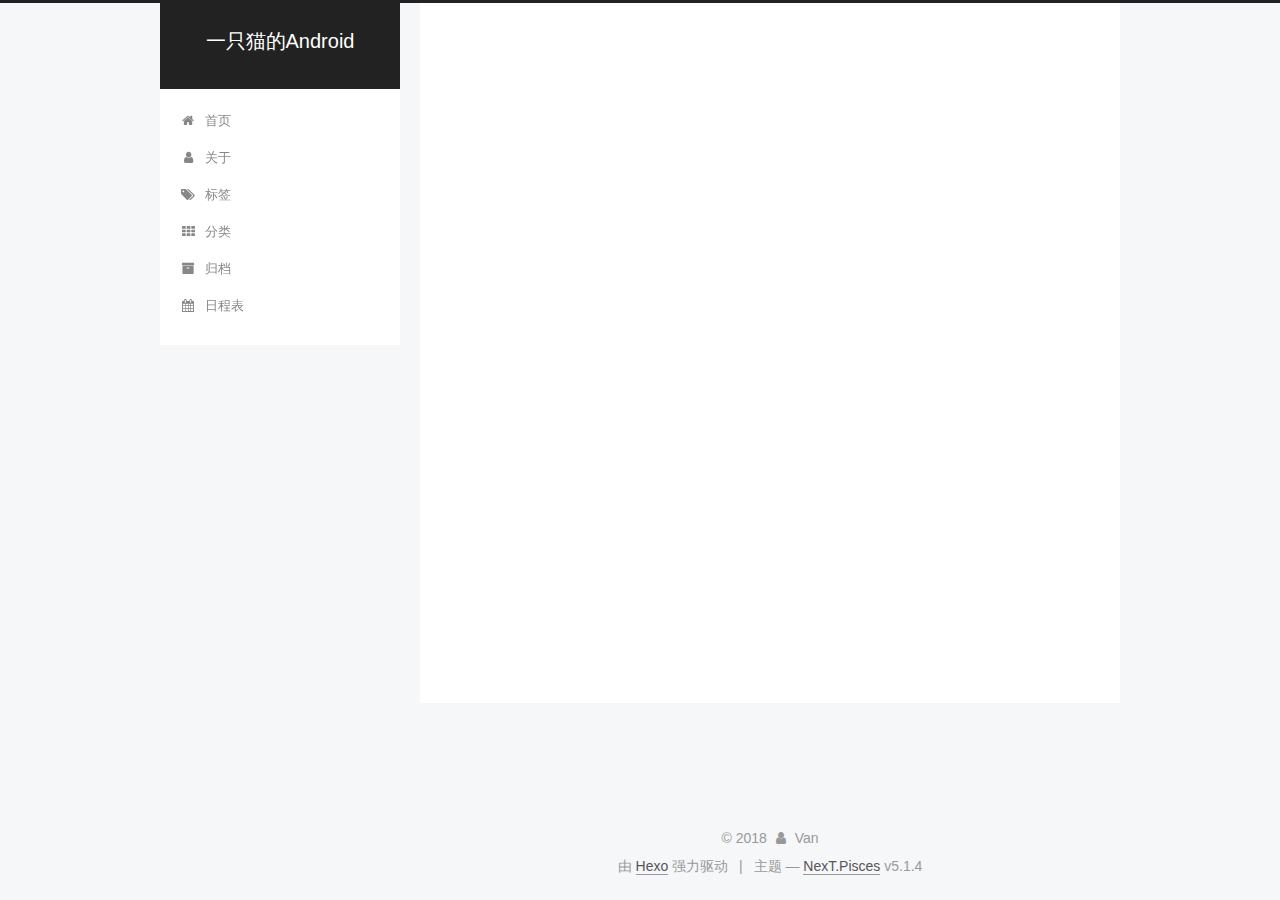
==== archives/index.html @ 0cf8468c "Site updated: 2018-12-10 14:56:10" ====
<!DOCTYPE html>



  


<html class="theme-next pisces use-motion" lang="zh-Hans">
<head><meta name="generator" content="Hexo 3.8.0">
  <meta charset="UTF-8">
<meta http-equiv="X-UA-Compatible" content="IE=edge">
<meta name="viewport" content="width=device-width, initial-scale=1, maximum-scale=1">
<meta name="theme-color" content="#222">









<meta http-equiv="Cache-Control" content="no-transform">
<meta http-equiv="Cache-Control" content="no-siteapp">
















  
  
  <link href="/lib/fancybox/source/jquery.fancybox.css?v=2.1.5" rel="stylesheet" type="text/css">







<link href="/lib/font-awesome/css/font-awesome.min.css?v=4.6.2" rel="stylesheet" type="text/css">

<link href="/css/main.css?v=5.1.4" rel="stylesheet" type="text/css">


  <link rel="apple-touch-icon" sizes="180x180" href="/images/apple-touch-icon-next.png?v=5.1.4">


  <link rel="icon" type="image/png" sizes="32x32" href="/images/favicon-32x32-next.png?v=5.1.4">


  <link rel="icon" type="image/png" sizes="16x16" href="/images/favicon-16x16-next.png?v=5.1.4">


  <link rel="mask-icon" href="/images/logo.svg?v=5.1.4" color="#222">





  <meta name="keywords" content="Hexo, NexT">










<meta property="og:type" content="website">
<meta property="og:title" content="一只猫的Android">
<meta property="og:url" content="http://yoursite.com/archives/index.html">
<meta property="og:site_name" content="一只猫的Android">
<meta property="og:locale" content="zh-Hans">
<meta name="twitter:card" content="summary">
<meta name="twitter:title" content="一只猫的Android">



<script type="text/javascript" id="hexo.configurations">
  var NexT = window.NexT || {};
  var CONFIG = {
    root: '/',
    scheme: 'Pisces',
    version: '5.1.4',
    sidebar: {"position":"left","display":"post","offset":12,"b2t":false,"scrollpercent":false,"onmobile":false},
    fancybox: true,
    tabs: true,
    motion: {"enable":true,"async":false,"transition":{"post_block":"fadeIn","post_header":"slideDownIn","post_body":"slideDownIn","coll_header":"slideLeftIn","sidebar":"slideUpIn"}},
    duoshuo: {
      userId: '0',
      author: '博主'
    },
    algolia: {
      applicationID: '',
      apiKey: '',
      indexName: '',
      hits: {"per_page":10},
      labels: {"input_placeholder":"Search for Posts","hits_empty":"We didn't find any results for the search: ${query}","hits_stats":"${hits} results found in ${time} ms"}
    }
  };
</script>



  <link rel="canonical" href="http://yoursite.com/archives/">





  <title>归档 | 一只猫的Android</title>
  








</head>

<body itemscope="" itemtype="http://schema.org/WebPage" lang="zh-Hans">

  
  
    
  

  <div class="container sidebar-position-left page-archive">
    <div class="headband"></div>

    <header id="header" class="header" itemscope="" itemtype="http://schema.org/WPHeader">
      <div class="header-inner"><div class="site-brand-wrapper">
  <div class="site-meta ">
    

    <div class="custom-logo-site-title">
      <a href="/" class="brand" rel="start">
        <span class="logo-line-before"><i></i></span>
        <span class="site-title">一只猫的Android</span>
        <span class="logo-line-after"><i></i></span>
      </a>
    </div>
      
        <p class="site-subtitle"></p>
      
  </div>

  <div class="site-nav-toggle">
    <button>
      <span class="btn-bar"></span>
      <span class="btn-bar"></span>
      <span class="btn-bar"></span>
    </button>
  </div>
</div>

<nav class="site-nav">
  

  
    <ul id="menu" class="menu">
      
        
        <li class="menu-item menu-item-home">
          <a href="/" rel="section">
            
              <i class="menu-item-icon fa fa-fw fa-home"></i> <br>
            
            首页
          </a>
        </li>
      
        
        <li class="menu-item menu-item-about">
          <a href="/about/" rel="section">
            
              <i class="menu-item-icon fa fa-fw fa-user"></i> <br>
            
            关于
          </a>
        </li>
      
        
        <li class="menu-item menu-item-tags">
          <a href="/tags/" rel="section">
            
              <i class="menu-item-icon fa fa-fw fa-tags"></i> <br>
            
            标签
          </a>
        </li>
      
        
        <li class="menu-item menu-item-categories">
          <a href="/categories/" rel="section">
            
              <i class="menu-item-icon fa fa-fw fa-th"></i> <br>
            
            分类
          </a>
        </li>
      
        
        <li class="menu-item menu-item-archives">
          <a href="/archives/" rel="section">
            
              <i class="menu-item-icon fa fa-fw fa-archive"></i> <br>
            
            归档
          </a>
        </li>
      
        
        <li class="menu-item menu-item-schedule">
          <a href="/schedule/" rel="section">
            
              <i class="menu-item-icon fa fa-fw fa-calendar"></i> <br>
            
            日程表
          </a>
        </li>
      

      
    </ul>
  

  
</nav>



 </div>
    </header>

    <main id="main" class="main">
      <div class="main-inner">
        <div class="content-wrap">
          <div id="content" class="content">
            

  
  
  
  <div class="post-block archive">
    <div id="posts" class="posts-collapse">
      <span class="archive-move-on"></span>

      <span class="archive-page-counter">
        
        
        
          
        
        嗯..! 目前共计 2 篇日志。 继续努力。
      </span>

      

        
        
        

        
          
          <div class="collection-title">
            <h1 class="archive-year" id="archive-year-2018">2018</h1>
          </div>
        
        

        

  <article class="post post-type-normal" itemscope="" itemtype="http://schema.org/Article">
    <header class="post-header">

      <h2 class="post-title">
        
            <a class="post-title-link" href="/2018/12/10/new-article/" itemprop="url">
              
                <span itemprop="name">new article</span>
              
            </a>
        
      </h2>

      <div class="post-meta">
        <time class="post-time" itemprop="dateCreated" datetime="2018-12-10T13:29:00+08:00" content="Dec 10 2018">
          12-10
        </time>
      </div>

    </header>
  </article>



      

        
        
        

        
        

        

  <article class="post post-type-normal" itemscope="" itemtype="http://schema.org/Article">
    <header class="post-header">

      <h2 class="post-title">
        
            <a class="post-title-link" href="/2018/12/10/hello-world/" itemprop="url">
              
                <span itemprop="name">Hello World</span>
              
            </a>
        
      </h2>

      <div class="post-meta">
        <time class="post-time" itemprop="dateCreated" datetime="2018-12-10T13:20:46+08:00" content="Dec 10 2018">
          12-10
        </time>
      </div>

    </header>
  </article>



      

    </div>
  </div>
  
  
  

  



          </div>
          


          

        </div>
        
          
  
  <div class="sidebar-toggle">
    <div class="sidebar-toggle-line-wrap">
      <span class="sidebar-toggle-line sidebar-toggle-line-first"></span>
      <span class="sidebar-toggle-line sidebar-toggle-line-middle"></span>
      <span class="sidebar-toggle-line sidebar-toggle-line-last"></span>
    </div>
  </div>

  <aside id="sidebar" class="sidebar">
    
    <div class="sidebar-inner">

      

      

      <section class="site-overview-wrap sidebar-panel sidebar-panel-active">
        <div class="site-overview">
          <div class="site-author motion-element" itemprop="author" itemscope="" itemtype="http://schema.org/Person">
            
              <img class="site-author-image" itemprop="image" src="https://wx.qq.com/cgi-bin/mmwebwx-bin/webwxgeticon?seq=677822441&username=@853955b6acfee686a7a9a2cf7f83fdc2566af3991bf4ff443b9e861be89c8271&skey=@crypt_9ab989f4_4f15fc0dab58e9799b077e6336283fe6" alt="Van">
            
              <p class="site-author-name" itemprop="name">Van</p>
              <p class="site-description motion-element" itemprop="description"></p>
          </div>

          <nav class="site-state motion-element">

            
              <div class="site-state-item site-state-posts">
              
                <a href="/archives/">
              
                  <span class="site-state-item-count">2</span>
                  <span class="site-state-item-name">日志</span>
                </a>
              </div>
            

            

            

          </nav>

          

          

          
          

          
          

          

        </div>
      </section>

      

      

    </div>
  </aside>


        
      </div>
    </main>

    <footer id="footer" class="footer">
      <div class="footer-inner">
        <div class="copyright">&copy; <span itemprop="copyrightYear">2018</span>
  <span class="with-love">
    <i class="fa fa-user"></i>
  </span>
  <span class="author" itemprop="copyrightHolder">Van</span>

  
</div>


  <div class="powered-by">由 <a class="theme-link" target="_blank" href="https://hexo.io">Hexo</a> 强力驱动</div>



  <span class="post-meta-divider">|</span>



  <div class="theme-info">主题 &mdash; <a class="theme-link" target="_blank" href="https://github.com/iissnan/hexo-theme-next">NexT.Pisces</a> v5.1.4</div>




        







        
      </div>
    </footer>

    
      <div class="back-to-top">
        <i class="fa fa-arrow-up"></i>
        
      </div>
    

    

  </div>

  

<script type="text/javascript">
  if (Object.prototype.toString.call(window.Promise) !== '[object Function]') {
    window.Promise = null;
  }
</script>









  












  
  
    <script type="text/javascript" src="/lib/jquery/index.js?v=2.1.3"></script>
  

  
  
    <script type="text/javascript" src="/lib/fastclick/lib/fastclick.min.js?v=1.0.6"></script>
  

  
  
    <script type="text/javascript" src="/lib/jquery_lazyload/jquery.lazyload.js?v=1.9.7"></script>
  

  
  
    <script type="text/javascript" src="/lib/velocity/velocity.min.js?v=1.2.1"></script>
  

  
  
    <script type="text/javascript" src="/lib/velocity/velocity.ui.min.js?v=1.2.1"></script>
  

  
  
    <script type="text/javascript" src="/lib/fancybox/source/jquery.fancybox.pack.js?v=2.1.5"></script>
  


  


  <script type="text/javascript" src="/js/src/utils.js?v=5.1.4"></script>

  <script type="text/javascript" src="/js/src/motion.js?v=5.1.4"></script>



  
  


  <script type="text/javascript" src="/js/src/affix.js?v=5.1.4"></script>

  <script type="text/javascript" src="/js/src/schemes/pisces.js?v=5.1.4"></script>



  

  


  <script type="text/javascript" src="/js/src/bootstrap.js?v=5.1.4"></script>



  


  




	





  





  












  





  

  

  

  
  

  

  

  

</body>
</html>
---- css/main.css ----
/* normalize.css v3.0.2 | MIT License | git.io/normalize */
html {
  font-family: sans-serif; /* 1 */
  -ms-text-size-adjust: 100%; /* 2 */
  -webkit-text-size-adjust: 100%; /* 2 */
}
body {
  margin: 0;
}
article,
aside,
details,
figcaption,
figure,
footer,
header,
hgroup,
main,
menu,
nav,
section,
summary {
  display: block;
}
audio,
canvas,
progress,
video {
  display: inline-block; /* 1 */
  vertical-align: baseline; /* 2 */
}
audio:not([controls]) {
  display: none;
  height: 0;
}
[hidden],
template {
  display: none;
}
a {
  background-color: transparent;
}
a:active,
a:hover {
  outline: 0;
}
abbr[title] {
  border-bottom: 1px dotted;
}
b,
strong {
  font-weight: bold;
}
dfn {
  font-style: italic;
}
h1 {
  font-size: 2em;
  margin: 0.67em 0;
}
mark {
  background: #ff0;
  color: #000;
}
small {
  font-size: 80%;
}
sub,
sup {
  font-size: 75%;
  line-height: 0;
  position: relative;
  vertical-align: baseline;
}
sup {
  top: -0.5em;
}
sub {
  bottom: -0.25em;
}
img {
  border: 0;
}
svg:not(:root) {
  overflow: hidden;
}
figure {
  margin: 1em 40px;
}
hr {
  -moz-box-sizing: content-box;
  box-sizing: content-box;
  height: 0;
}
pre {
  overflow: auto;
}
code,
kbd,
pre,
samp {
  font-family: monospace, monospace;
  font-size: 1em;
}
button,
input,
optgroup,
select,
textarea {
  color: inherit; /* 1 */
  font: inherit; /* 2 */
  margin: 0; /* 3 */
}
button {
  overflow: visible;
}
button,
select {
  text-transform: none;
}
button,
html input[type="button"],
input[type="reset"],
input[type="submit"] {
  -webkit-appearance: button; /* 2 */
  cursor: pointer; /* 3 */
}
button[disabled],
html input[disabled] {
  cursor: default;
}
button::-moz-focus-inner,
input::-moz-focus-inner {
  border: 0;
  padding: 0;
}
input {
  line-height: normal;
}
input[type="checkbox"],
input[type="radio"] {
  box-sizing: border-box; /* 1 */
  padding: 0; /* 2 */
}
input[type="number"]::-webkit-inner-spin-button,
input[type="number"]::-webkit-outer-spin-button {
  height: auto;
}
input[type="search"] {
  -webkit-appearance: textfield; /* 1 */
  -moz-box-sizing: content-box;
  -webkit-box-sizing: content-box; /* 2 */
  box-sizing: content-box;
}
input[type="search"]::-webkit-search-cancel-button,
input[type="search"]::-webkit-search-decoration {
  -webkit-appearance: none;
}
fieldset {
  border: 1px solid #c0c0c0;
  margin: 0 2px;
  padding: 0.35em 0.625em 0.75em;
}
legend {
  border: 0; /* 1 */
  padding: 0; /* 2 */
}
textarea {
  overflow: auto;
}
optgroup {
  font-weight: bold;
}
table {
  border-collapse: collapse;
  border-spacing: 0;
}
td,
th {
  padding: 0;
}
::selection {
  background: #262a30;
  color: #fff;
}
body {
  position: relative;
  font-family: 'Lato', "PingFang SC", "Microsoft YaHei", sans-serif;
  font-size: 14px;
  line-height: 2;
  color: #555;
  background: #f5f7f9;
}
@media (max-width: 767px) {
  body {
    padding-right: 0 !important;
  }
}
@media (min-width: 768px) and (max-width: 991px) {
  body {
    padding-right: 0 !important;
  }
}
@media (min-width: 1600px) {
  body {
    font-size: 16px;
  }
}
h1,
h2,
h3,
h4,
h5,
h6 {
  margin: 0;
  padding: 0;
  font-weight: bold;
  line-height: 1.5;
  font-family: 'Lato', "PingFang SC", "Microsoft YaHei", sans-serif;
}
h2,
h3,
h4,
h5,
h6 {
  margin: 20px 0 15px;
}
h1 {
  font-size: 22px;
}
@media (max-width: 767px) {
  h1 {
    font-size: 18px;
  }
}
h2 {
  font-size: 20px;
}
@media (max-width: 767px) {
  h2 {
    font-size: 16px;
  }
}
h3 {
  font-size: 18px;
}
@media (max-width: 767px) {
  h3 {
    font-size: 14px;
  }
}
h4 {
  font-size: 16px;
}
@media (max-width: 767px) {
  h4 {
    font-size: 12px;
  }
}
h5 {
  font-size: 14px;
}
@media (max-width: 767px) {
  h5 {
    font-size: 10px;
  }
}
h6 {
  font-size: 12px;
}
@media (max-width: 767px) {
  h6 {
    font-size: 8px;
  }
}
p {
  margin: 0 0 20px 0;
}
a {
  color: #555;
  text-decoration: none;
  outline: none;
  border-bottom: 1px solid #999;
  word-wrap: break-word;
}
a:hover {
  color: #222;
  border-bottom-color: #222;
}
blockquote {
  margin: 0;
  padding: 0;
}
img {
  display: block;
  margin: auto;
  max-width: 100%;
  height: auto;
}
hr {
  margin: 40px 0;
  height: 3px;
  border: none;
  background-color: #ddd;
  background-image: repeating-linear-gradient(-45deg, #fff, #fff 4px, transparent 4px, transparent 8px);
}
blockquote {
  padding: 0 15px;
  color: #666;
  border-left: 4px solid #ddd;
}
blockquote cite::before {
  content: "-";
  padding: 0 5px;
}
dt {
  font-weight: 700;
}
dd {
  margin: 0;
  padding: 0;
}
kbd {
  border: 1px solid #ccc;
  border-radius: 0.2em;
  box-shadow: 0.1em 0.1em 0.2em rgba(0,0,0,0.1);
  background-color: #f9f9f9;
  font-family: inherit;
  background-image: -webkit-linear-gradient(top, #eee, #fff, #eee);
  padding: 0.1em 0.3em;
  white-space: nowrap;
}
.text-left {
  text-align: left;
}
.text-center {
  text-align: center;
}
.text-right {
  text-align: right;
}
.text-justify {
  text-align: justify;
}
.text-nowrap {
  white-space: nowrap;
}
.text-lowercase {
  text-transform: lowercase;
}
.text-uppercase {
  text-transform: uppercase;
}
.text-capitalize {
  text-transform: capitalize;
}
.center-block {
  display: block;
  margin-left: auto;
  margin-right: auto;
}
.clearfix:before,
.clearfix:after {
  content: " ";
  display: table;
}
.clearfix:after {
  clear: both;
}
.pullquote {
  width: 45%;
}
.pullquote.left {
  float: left;
  margin-left: 5px;
  margin-right: 10px;
}
.pullquote.right {
  float: right;
  margin-left: 10px;
  margin-right: 5px;
}
.affix.affix.affix {
  position: fixed;
}
.translation {
  margin-top: -20px;
  font-size: 14px;
  color: #999;
}
.scrollbar-measure {
  width: 100px;
  height: 100px;
  overflow: scroll;
  position: absolute;
  top: -9999px;
}
.use-motion .motion-element {
  opacity: 0;
}
table {
  margin: 20px 0;
  width: 100%;
  border-collapse: collapse;
  border-spacing: 0;
  border: 1px solid #ddd;
  font-size: 14px;
  table-layout: fixed;
  word-wrap: break-all;
}
table>tbody>tr:nth-of-type(odd) {
  background-color: #f9f9f9;
}
table>tbody>tr:hover {
  background-color: #f5f5f5;
}
caption,
th,
td {
  padding: 8px;
  text-align: left;
  vertical-align: middle;
  font-weight: normal;
}
th,
td {
  border-bottom: 3px solid #ddd;
  border-right: 1px solid #eee;
}
th {
  padding-bottom: 10px;
  font-weight: 700;
}
td {
  border-bottom-width: 1px;
}
html,
body {
  height: 100%;
}
.container {
  position: relative;
  min-height: 100%;
}
.header-inner {
  margin: 0 auto;
  padding: 100px 0 70px;
  width: 700px;
}
@media (min-width: 1600px) {
  .container .header-inner {
    width: 900px;
  }
}
.main {
  padding-bottom: 150px;
}
.main-inner {
  margin: 0 auto;
  width: 700px;
}
@media (min-width: 1600px) {
  .container .main-inner {
    width: 900px;
  }
}
.footer {
  position: absolute;
  left: 0;
  bottom: 0;
  width: 100%;
  min-height: 50px;
}
.footer-inner {
  box-sizing: border-box;
  margin: 20px auto;
  width: 700px;
}
@media (min-width: 1600px) {
  .container .footer-inner {
    width: 900px;
  }
}
pre,
.highlight {
  overflow: auto;
  margin: 20px 0;
  padding: 0;
  font-size: 13px;
  color: #4d4d4c;
  background: #f7f7f7;
  line-height: 1.6;
}
pre,
code {
  font-family: consolas, Menlo, "PingFang SC", "Microsoft YaHei", monospace;
}
code {
  padding: 2px 4px;
  word-wrap: break-word;
  color: #555;
  background: #eee;
  border-radius: 3px;
  font-size: 13px;
}
pre {
  padding: 10px;
}
pre code {
  padding: 0;
  color: #4d4d4c;
  background: none;
  text-shadow: none;
}
.highlight {
  border-radius: 1px;
}
.highlight pre {
  border: none;
  margin: 0;
  padding: 10px 0;
}
.highlight table {
  margin: 0;
  width: auto;
  border: none;
}
.highlight td {
  border: none;
  padding: 0;
}
.highlight figcaption {
  font-size: 1em;
  color: #4d4d4c;
  line-height: 1em;
  margin-bottom: 1em;
}
.highlight figcaption:before,
.highlight figcaption:after {
  content: " ";
  display: table;
}
.highlight figcaption:after {
  clear: both;
}
.highlight figcaption a {
  float: right;
  color: #4d4d4c;
}
.highlight figcaption a:hover {
  border-bottom-color: #4d4d4c;
}
.highlight .gutter pre {
  padding-left: 10px;
  padding-right: 10px;
  color: #869194;
  text-align: right;
  background-color: #eff2f3;
}
.highlight .code pre {
  width: 100%;
  padding-left: 10px;
  padding-right: 10px;
  background-color: #f7f7f7;
}
.highlight .line {
  height: 20px;
}
.gutter {
  -webkit-user-select: none;
  -moz-user-select: none;
  -ms-user-select: none;
  user-select: none;
}
.gist table {
  width: auto;
}
.gist table td {
  border: none;
}
pre .deletion {
  background: #fdd;
}
pre .addition {
  background: #dfd;
}
pre .meta {
  color: #8959a8;
}
pre .comment {
  color: #8e908c;
}
pre .variable,
pre .attribute,
pre .tag,
pre .regexp,
pre .ruby .constant,
pre .xml .tag .title,
pre .xml .pi,
pre .xml .doctype,
pre .html .doctype,
pre .css .id,
pre .css .class,
pre .css .pseudo {
  color: #c82829;
}
pre .number,
pre .preprocessor,
pre .built_in,
pre .literal,
pre .params,
pre .constant,
pre .command {
  color: #f5871f;
}
pre .ruby .class .title,
pre .css .rules .attribute,
pre .string,
pre .value,
pre .inheritance,
pre .header,
pre .ruby .symbol,
pre .xml .cdata,
pre .special,
pre .number,
pre .formula {
  color: #718c00;
}
pre .title,
pre .css .hexcolor {
  color: #3e999f;
}
pre .function,
pre .python .decorator,
pre .python .title,
pre .ruby .function .title,
pre .ruby .title .keyword,
pre .perl .sub,
pre .javascript .title,
pre .coffeescript .title {
  color: #4271ae;
}
pre .keyword,
pre .javascript .function {
  color: #8959a8;
}
.full-image.full-image.full-image.full-image {
  border: none;
  max-width: 100%;
  width: auto;
  margin: 20px auto 25px;
}
@media (min-width: 992px) {
  .full-image.full-image.full-image.full-image {
    max-width: none;
    width: 118%;
    margin: 0 -9%;
  }
}
.blockquote-center,
.page-home .post-type-quote blockquote,
.page-post-detail .post-type-quote blockquote {
  position: relative;
  margin: 40px 0;
  padding: 0;
  border-left: none;
  text-align: center;
}
.blockquote-center::before,
.page-home .post-type-quote blockquote::before,
.page-post-detail .post-type-quote blockquote::before,
.blockquote-center::after,
.page-home .post-type-quote blockquote::after,
.page-post-detail .post-type-quote blockquote::after {
  position: absolute;
  content: ' ';
  display: block;
  width: 100%;
  height: 24px;
  opacity: 0.2;
  background-repeat: no-repeat;
  background-position: 0 -6px;
  background-size: 22px 22px;
}
.blockquote-center::before,
.page-home .post-type-quote blockquote::before,
.page-post-detail .post-type-quote blockquote::before {
  top: -20px;
  background-image: url("../images/quote-l.svg");
  border-top: 1px solid #ccc;
}
.blockquote-center::after,
.page-home .post-type-quote blockquote::after,
.page-post-detail .post-type-quote blockquote::after {
  bottom: -20px;
  background-image: url("../images/quote-r.svg");
  border-bottom: 1px solid #ccc;
  background-position: 100% 8px;
}
.blockquote-center p,
.page-home .post-type-quote blockquote p,
.page-post-detail .post-type-quote blockquote p,
.blockquote-center div,
.page-home .post-type-quote blockquote div,
.page-post-detail .post-type-quote blockquote div {
  text-align: center;
}
.post .post-body .group-picture img {
  box-sizing: border-box;
  padding: 0 3px;
  border: none;
}
.post .group-picture-row {
  overflow: hidden;
  margin-top: 6px;
}
.post .group-picture-row:first-child {
  margin-top: 0;
}
.post .group-picture-column {
  float: left;
}
.page-post-detail .post-body .group-picture-column {
  float: none;
  margin-top: 10px;
  width: auto !important;
}
.page-post-detail .post-body .group-picture-column img {
  margin: 0 auto;
}
.page-archive .group-picture-container {
  overflow: hidden;
}
.page-archive .group-picture-row {
  float: left;
}
.page-archive .group-picture-row:first-child {
  margin-top: 6px;
}
.page-archive .group-picture-column {
  max-width: 150px;
  max-height: 150px;
}
.post-body .note {
  position: relative;
  padding: 15px;
  margin-bottom: 20px;
  border: 1px solid #eee;
  border-left-width: 5px;
  border-radius: 3px;
}
.post-body .note h2,
.post-body .note h3,
.post-body .note h4,
.post-body .note h5,
.post-body .note h6 {
  margin-top: 0;
  margin-bottom: 0;
  border-bottom: initial;
  padding-top: 0 !important;
}
.post-body .note p:first-child,
.post-body .note ul:first-child,
.post-body .note ol:first-child,
.post-body .note table:first-child,
.post-body .note pre:first-child,
.post-body .note blockquote:first-child {
  margin-top: 0;
}
.post-body .note p:last-child,
.post-body .note ul:last-child,
.post-body .note ol:last-child,
.post-body .note table:last-child,
.post-body .note pre:last-child,
.post-body .note blockquote:last-child {
  margin-bottom: 0;
}
.post-body .note.default {
  border-left-color: #777;
}
.post-body .note.default h2,
.post-body .note.default h3,
.post-body .note.default h4,
.post-body .note.default h5,
.post-body .note.default h6 {
  color: #777;
}
.post-body .note.primary {
  border-left-color: #6f42c1;
}
.post-body .note.primary h2,
.post-body .note.primary h3,
.post-body .note.primary h4,
.post-body .note.primary h5,
.post-body .note.primary h6 {
  color: #6f42c1;
}
.post-body .note.info {
  border-left-color: #428bca;
}
.post-body .note.info h2,
.post-body .note.info h3,
.post-body .note.info h4,
.post-body .note.info h5,
.post-body .note.info h6 {
  color: #428bca;
}
.post-body .note.success {
  border-left-color: #5cb85c;
}
.post-body .note.success h2,
.post-body .note.success h3,
.post-body .note.success h4,
.post-body .note.success h5,
.post-body .note.success h6 {
  color: #5cb85c;
}
.post-body .note.warning {
  border-left-color: #f0ad4e;
}
.post-body .note.warning h2,
.post-body .note.warning h3,
.post-body .note.warning h4,
.post-body .note.warning h5,
.post-body .note.warning h6 {
  color: #f0ad4e;
}
.post-body .note.danger {
  border-left-color: #d9534f;
}
.post-body .note.danger h2,
.post-body .note.danger h3,
.post-body .note.danger h4,
.post-body .note.danger h5,
.post-body .note.danger h6 {
  color: #d9534f;
}
.post-body .label {
  display: inline;
  padding: 0 2px;
  white-space: nowrap;
}
.post-body .label.default {
  background-color: #f0f0f0;
}
.post-body .label.primary {
  background-color: #efe6f7;
}
.post-body .label.info {
  background-color: #e5f2f8;
}
.post-body .label.success {
  background-color: #e7f4e9;
}
.post-body .label.warning {
  background-color: #fcf6e1;
}
.post-body .label.danger {
  background-color: #fae8eb;
}
.post-body .tabs {
  position: relative;
  display: block;
  margin-bottom: 20px;
  padding-top: 10px;
}
.post-body .tabs ul.nav-tabs {
  margin: 0;
  padding: 0;
  display: flex;
  margin-bottom: -1px;
}
@media (max-width: 413px) {
  .post-body .tabs ul.nav-tabs {
    display: block;
    margin-bottom: 5px;
  }
}
.post-body .tabs ul.nav-tabs li.tab {
  list-style-type: none !important;
  margin: 0 0.25em 0 0;
  border-top: 3px solid transparent;
  border-left: 1px solid transparent;
  border-right: 1px solid transparent;
}
@media (max-width: 413px) {
  .post-body .tabs ul.nav-tabs li.tab {
    margin: initial;
    border-top: 1px solid transparent;
    border-left: 3px solid transparent;
    border-right: 1px solid transparent;
    border-bottom: 1px solid transparent;
  }
}
.post-body .tabs ul.nav-tabs li.tab a {
  outline: 0;
  border-bottom: initial;
  display: block;
  line-height: 1.8em;
  padding: 0.25em 0.75em;
  transition-duration: 0.2s;
  transition-timing-function: ease-out;
  transition-delay: 0s;
}
.post-body .tabs ul.nav-tabs li.tab a i {
  width: 1.285714285714286em;
}
.post-body .tabs ul.nav-tabs li.tab.active {
  border-top: 3px solid #fc6423;
  border-left: 1px solid #ddd;
  border-right: 1px solid #ddd;
  background-color: #fff;
}
@media (max-width: 413px) {
  .post-body .tabs ul.nav-tabs li.tab.active {
    border-top: 1px solid #ddd;
    border-left: 3px solid #fc6423;
    border-right: 1px solid #ddd;
    border-bottom: 1px solid #ddd;
  }
}
.post-body .tabs ul.nav-tabs li.tab.active a {
  cursor: default;
  color: #555;
}
.post-body .tabs .tab-content {
  background-color: #fff;
}
.post-body .tabs .tab-content .tab-pane {
  border: 1px solid #ddd;
  padding: 20px 20px 0 20px;
}
.post-body .tabs .tab-content .tab-pane:not(.active) {
  display: none !important;
}
.post-body .tabs .tab-content .tab-pane.active {
  display: block !important;
}
.btn {
  display: inline-block;
  padding: 0 20px;
  font-size: 14px;
  color: #555;
  background: #fff;
  border: 2px solid #555;
  text-decoration: none;
  border-radius: 2px;
  transition-property: background-color;
  transition-duration: 0.2s;
  transition-timing-function: ease-in-out;
  transition-delay: 0s;
  line-height: 2;
}
.btn:hover {
  border-color: #222;
  color: #fff;
  background: #222;
}
.btn +.btn {
  margin: 0 0 8px 8px;
}
.btn .fa-fw {
  width: 1.285714285714286em;
  text-align: left;
}
.btn-bar {
  display: block;
  width: 22px;
  height: 2px;
  background: #555;
  border-radius: 1px;
}
.btn-bar+.btn-bar {
  margin-top: 4px;
}
.pagination {
  margin: 120px 0 40px;
  text-align: center;
  border-top: 1px solid #eee;
}
.page-number-basic,
.pagination .prev,
.pagination .next,
.pagination .page-number,
.pagination .space {
  display: inline-block;
  position: relative;
  top: -1px;
  margin: 0 10px;
  padding: 0 11px;
}
@media (max-width: 767px) {
  .page-number-basic,
  .pagination .prev,
  .pagination .next,
  .pagination .page-number,
  .pagination .space {
    margin: 0 5px;
  }
}
.pagination .prev,
.pagination .next,
.pagination .page-number {
  border-bottom: 0;
  border-top: 1px solid #eee;
  transition-property: border-color;
  transition-duration: 0.2s;
  transition-timing-function: ease-in-out;
  transition-delay: 0s;
}
.pagination .prev:hover,
.pagination .next:hover,
.pagination .page-number:hover {
  border-top-color: #222;
}
.pagination .space {
  padding: 0;
  margin: 0;
}
.pagination .prev {
  margin-left: 0;
}
.pagination .next {
  margin-right: 0;
}
.pagination .page-number.current {
  color: #fff;
  background: #ccc;
  border-top-color: #ccc;
}
@media (max-width: 767px) {
  .pagination {
    border-top: none;
  }
  .pagination .prev,
  .pagination .next,
  .pagination .page-number {
    margin-bottom: 10px;
    border-top: 0;
    border-bottom: 1px solid #eee;
    padding: 0 10px;
  }
  .pagination .prev:hover,
  .pagination .next:hover,
  .pagination .page-number:hover {
    border-bottom-color: #222;
  }
}
.comments {
  margin: 60px 20px 0;
}
.tag-cloud {
  text-align: center;
}
.tag-cloud a {
  display: inline-block;
  margin: 10px;
}
.back-to-top {
  box-sizing: border-box;
  position: fixed;
  bottom: -100px;
  right: 30px;
  z-index: 1050;
  padding: 0 6px;
  width: 24px;
  background: #222;
  font-size: 12px;
  opacity: 0.6;
  color: #fff;
  cursor: pointer;
  text-align: center;
  -webkit-transform: translateZ(0);
  transition-property: bottom;
  transition-duration: 0.2s;
  transition-timing-function: ease-in-out;
  transition-delay: 0s;
}
@media (min-width: 768px) and (max-width: 991px) {
  .back-to-top {
    display: none !important;
  }
}
@media (max-width: 767px) {
  .back-to-top {
    display: none !important;
  }
}
.back-to-top.back-to-top-on {
  bottom: 30px;
}
.header {
  background: transparent;
}
.header-inner {
  position: relative;
}
.headband {
  height: 3px;
  background: #222;
}
.site-meta {
  margin: 0;
  text-align: center;
}
@media (max-width: 767px) {
  .site-meta {
    text-align: center;
  }
}
.brand {
  position: relative;
  display: inline-block;
  padding: 0 40px;
  color: #fff;
  background: #222;
  border-bottom: none;
}
.brand:hover {
  color: #fff;
}
.logo {
  display: inline-block;
  margin-right: 5px;
  line-height: 36px;
  vertical-align: top;
}
.site-title {
  display: inline-block;
  vertical-align: top;
  line-height: 36px;
  font-size: 20px;
  font-weight: normal;
  font-family: 'Lato', "PingFang SC", "Microsoft YaHei", sans-serif;
}
.site-subtitle {
  margin-top: 10px;
  font-size: 13px;
  color: #ddd;
}
.use-motion .brand {
  opacity: 0;
}
.use-motion .logo,
.use-motion .site-title,
.use-motion .site-subtitle {
  opacity: 0;
  position: relative;
  top: -10px;
}
.site-nav-toggle {
  display: none;
  position: absolute;
  top: 10px;
  left: 10px;
}
@media (max-width: 767px) {
  .site-nav-toggle {
    display: block;
  }
}
.site-nav-toggle button {
  margin-top: 2px;
  padding: 9px 10px;
  background: transparent;
  border: none;
}
@media (max-width: 767px) {
  .site-nav {
    display: none;
    margin: 0 -10px;
    padding: 0 10px;
    clear: both;
    border-top: 1px solid #ddd;
  }
}
@media (min-width: 768px) and (max-width: 991px) {
  .site-nav {
    display: block !important;
  }
}
@media (min-width: 992px) {
  .site-nav {
    display: block !important;
  }
}
.menu {
  margin-top: 20px;
  padding-left: 0;
  text-align: center;
}
.menu .menu-item {
  display: inline-block;
  margin: 0 10px;
  list-style: none;
}
@media screen and (max-width: 767px) {
  .menu .menu-item {
    margin-top: 10px;
  }
}
.menu .menu-item a {
  display: block;
  font-size: 13px;
  line-height: inherit;
  border-bottom: 1px solid transparent;
  transition-property: border-color;
  transition-duration: 0.2s;
  transition-timing-function: ease-in-out;
  transition-delay: 0s;
}
.menu .menu-item a:hover,
.menu-item-active a {
  border-bottom-color: #222;
}
.menu .menu-item .fa {
  margin-right: 5px;
}
.use-motion .menu-item {
  opacity: 0;
}
.post-body {
  font-family: 'Lato', "PingFang SC", "Microsoft YaHei", sans-serif;
}
@media (max-width: 767px) {
  .post-body {
    word-break: break-word;
  }
}
.post-body .fancybox img {
  display: block !important;
  margin: 0 auto;
  cursor: pointer;
  cursor: zoom-in;
  cursor: -webkit-zoom-in;
}
.post-body .image-caption,
.post-body .figure .caption {
  margin: -20px auto 15px;
  text-align: center;
  font-size: 14px;
  color: #999;
  font-weight: bold;
  line-height: 1;
}
.post-sticky-flag {
  display: inline-block;
  font-size: 16px;
  -ms-transform: rotate(30deg);
  -webkit-transform: rotate(30deg);
  -moz-transform: rotate(30deg);
  -ms-transform: rotate(30deg);
  -o-transform: rotate(30deg);
  transform: rotate(30deg);
}
.use-motion .post-block,
.use-motion .pagination,
.use-motion .comments {
  opacity: 0;
}
.use-motion .post-header {
  opacity: 0;
}
.use-motion .post-body {
  opacity: 0;
}
.use-motion .collection-title {
  opacity: 0;
}
.posts-expand {
  padding-top: 40px;
}
@media (max-width: 767px) {
  .posts-expand {
    margin: 0 20px;
  }
  .post-body pre .gutter pre {
    padding-right: 10px;
  }
  .post-body .highlight {
    margin-left: 0px;
    margin-right: 0px;
    padding: 0;
  }
  .post-body .highlight .gutter pre {
    padding-right: 10px;
  }
}
@media (min-width: 992px) {
  .posts-expand .post-body {
    text-align: justify;
  }
}
.posts-expand .post-body h2,
.posts-expand .post-body h3,
.posts-expand .post-body h4,
.posts-expand .post-body h5,
.posts-expand .post-body h6 {
  padding-top: 10px;
}
.posts-expand .post-body h2 .header-anchor,
.posts-expand .post-body h3 .header-anchor,
.posts-expand .post-body h4 .header-anchor,
.posts-expand .post-body h5 .header-anchor,
.posts-expand .post-body h6 .header-anchor {
  float: right;
  margin-left: 10px;
  color: #ccc;
  border-bottom-style: none;
  visibility: hidden;
}
.posts-expand .post-body h2 .header-anchor:hover,
.posts-expand .post-body h3 .header-anchor:hover,
.posts-expand .post-body h4 .header-anchor:hover,
.posts-expand .post-body h5 .header-anchor:hover,
.posts-expand .post-body h6 .header-anchor:hover {
  color: inherit;
}
.posts-expand .post-body h2:hover .header-anchor,
.posts-expand .post-body h3:hover .header-anchor,
.posts-expand .post-body h4:hover .header-anchor,
.posts-expand .post-body h5:hover .header-anchor,
.posts-expand .post-body h6:hover .header-anchor {
  visibility: visible;
}
.posts-expand .post-body ul li {
  list-style: circle;
}
.posts-expand .post-body img {
  box-sizing: border-box;
  margin: auto;
  padding: 3px;
  border: 1px solid #ddd;
}
.posts-expand .post-body .fancybox img {
  margin: 0 auto 25px;
}
@media (max-width: 767px) {
  .posts-collapse {
    margin: 0 20px;
  }
  .posts-collapse .post-title,
  .posts-collapse .post-meta {
    display: block;
    width: auto;
    text-align: left;
  }
}
.posts-collapse {
  position: relative;
  z-index: 1010;
  margin-left: 55px;
}
.posts-collapse::after {
  content: " ";
  position: absolute;
  top: 20px;
  left: 0;
  margin-left: -2px;
  width: 4px;
  height: 100%;
  background: #f5f5f5;
  z-index: -1;
}
@media (max-width: 767px) {
  .posts-collapse {
    margin: 0 20px;
  }
}
.posts-collapse .collection-title {
  position: relative;
  margin: 60px 0;
}
.posts-collapse .collection-title h1,
.posts-collapse .collection-title h2 {
  margin-left: 20px;
}
.posts-collapse .collection-title small {
  color: #bbb;
  margin-left: 5px;
}
.posts-collapse .collection-title::before {
  content: " ";
  position: absolute;
  left: 0;
  top: 50%;
  margin-left: -4px;
  margin-top: -4px;
  width: 8px;
  height: 8px;
  background: #bbb;
  border-radius: 50%;
}
.posts-collapse .post {
  margin: 30px 0;
}
.posts-collapse .post-header {
  position: relative;
  transition-duration: 0.2s;
  transition-timing-function: ease-in-out;
  transition-delay: 0s;
  transition-property: border;
  border-bottom: 1px dashed #ccc;
}
.posts-collapse .post-header::before {
  content: " ";
  position: absolute;
  left: 0;
  top: 12px;
  width: 6px;
  height: 6px;
  margin-left: -4px;
  background: #bbb;
  border-radius: 50%;
  border: 1px solid #fff;
  transition-duration: 0.2s;
  transition-timing-function: ease-in-out;
  transition-delay: 0s;
  transition-property: background;
}
.posts-collapse .post-header:hover {
  border-bottom-color: #666;
}
.posts-collapse .post-header:hover::before {
  background: #222;
}
.posts-collapse .post-meta {
  position: absolute;
  font-size: 12px;
  left: 20px;
  top: 5px;
}
.posts-collapse .post-comments-count {
  display: none;
}
.posts-collapse .post-title {
  margin-left: 60px;
  font-size: 16px;
  font-weight: normal;
  line-height: inherit;
}
.posts-collapse .post-title::after {
  margin-left: 3px;
  opacity: 0.6;
}
.posts-collapse .post-title a {
  color: #666;
  border-bottom: none;
}
.page-home .post-type-quote .post-header,
.page-post-detail .post-type-quote .post-header,
.page-home .post-type-quote .post-tags,
.page-post-detail .post-type-quote .post-tags {
  display: none;
}
.posts-expand .post-title {
  text-align: center;
  word-break: break-word;
  font-weight: 400;
}
.posts-expand .post-title-link {
  display: inline-block;
  position: relative;
  color: #555;
  border-bottom: none;
  line-height: 1.2;
  vertical-align: top;
}
.posts-expand .post-title-link::before {
  content: "";
  position: absolute;
  width: 100%;
  height: 2px;
  bottom: 0;
  left: 0;
  background-color: #000;
  visibility: hidden;
  -webkit-transform: scaleX(0);
  -moz-transform: scaleX(0);
  -ms-transform: scaleX(0);
  -o-transform: scaleX(0);
  transform: scaleX(0);
  transition-duration: 0.2s;
  transition-timing-function: ease-in-out;
  transition-delay: 0s;
}
.posts-expand .post-title-link:hover::before {
  visibility: visible;
  -webkit-transform: scaleX(1);
  -moz-transform: scaleX(1);
  -ms-transform: scaleX(1);
  -o-transform: scaleX(1);
  transform: scaleX(1);
}
.posts-expand .post-title-link .fa {
  font-size: 16px;
}
.posts-expand .post-meta {
  margin: 3px 0 60px 0;
  color: #999;
  font-family: 'Lato', "PingFang SC", "Microsoft YaHei", sans-serif;
  font-size: 12px;
  text-align: center;
}
.posts-expand .post-meta .post-category-list {
  display: inline-block;
  margin: 0;
  padding: 3px;
}
.posts-expand .post-meta .post-category-list-link {
  color: #999;
}
.posts-expand .post-meta .post-description {
  font-size: 14px;
  margin-top: 2px;
}
.post-meta-divider {
  margin: 0 0.5em;
}
.post-meta-item-icon {
  margin-right: 3px;
}
@media (min-width: 768px) and (max-width: 991px) {
  .post-meta-item-icon {
    display: inline-block;
  }
}
@media (max-width: 767px) {
  .post-meta-item-icon {
    display: inline-block;
  }
}
@media (min-width: 768px) and (max-width: 991px) {
  .post-meta-item-text {
    display: none;
  }
}
@media (max-width: 767px) {
  .post-meta-item-text {
    display: none;
  }
}
@media (max-width: 767px) {
  .posts-expand .post-comments-count {
    display: none;
  }
}
.post-button {
  margin-top: 40px;
}
.posts-expand .post-tags {
  margin-top: 40px;
  text-align: center;
}
.posts-expand .post-tags a {
  display: inline-block;
  margin-right: 10px;
  font-size: 13px;
}
.post-nav {
  display: table;
  margin-top: 15px;
  width: 100%;
  border-top: 1px solid #eee;
}
.post-nav-divider {
  display: table-cell;
  width: 10%;
}
.post-nav-item {
  display: table-cell;
  padding: 10px 0 0 0;
  width: 45%;
  vertical-align: top;
}
.post-nav-item a {
  position: relative;
  display: block;
  line-height: 25px;
  font-size: 14px;
  color: #555;
  border-bottom: none;
}
.post-nav-item a:hover {
  color: #222;
  border-bottom: none;
}
.post-nav-item a:active {
  top: 2px;
}
.post-nav-item .fa {
  position: absolute;
  top: 8px;
  left: 0;
  font-size: 12px;
}
.post-nav-next a {
  padding-left: 15px;
}
.post-nav-prev {
  text-align: right;
}
.post-nav-prev a {
  padding-right: 15px;
}
.post-nav-prev .fa {
  right: 0;
  left: auto;
}
.posts-expand .post-eof {
  display: block;
  margin: 80px auto 60px;
  width: 8%;
  height: 1px;
  background: #ccc;
  text-align: center;
}
.post:last-child .post-eof.post-eof.post-eof {
  display: none;
}
.post-gallery {
  display: table;
  table-layout: fixed;
  width: 100%;
  border-collapse: separate;
}
.post-gallery-row {
  display: table-row;
}
.post-gallery .post-gallery-img {
  display: table-cell;
  text-align: center;
  vertical-align: middle;
  border: none;
}
.post-gallery .post-gallery-img img {
  max-width: 100%;
  max-height: 100%;
  border: none;
}
.fancybox-close,
.fancybox-close:hover {
  border: none;
}
.rtl.post-body p,
.rtl.post-body a,
.rtl.post-body h1,
.rtl.post-body h2,
.rtl.post-body h3,
.rtl.post-body h4,
.rtl.post-body h5,
.rtl.post-body h6,
.rtl.post-body li,
.rtl.post-body ul,
.rtl.post-body ol {
  direction: rtl;
  font-family: UKIJ Ekran;
}
.rtl.post-title {
  font-family: UKIJ Ekran;
}
.sidebar {
  position: fixed;
  right: 0;
  top: 0;
  bottom: 0;
  width: 0;
  z-index: 1040;
  box-shadow: inset 0 2px 6px #000;
  background: #222;
  -webkit-transform: translateZ(0);
}
.sidebar a {
  color: #999;
  border-bottom-color: #555;
}
.sidebar a:hover {
  color: #eee;
}
@media (min-width: 768px) and (max-width: 991px) {
  .sidebar {
    display: none !important;
  }
}
@media (max-width: 767px) {
  .sidebar {
    display: none !important;
  }
}
.sidebar-inner {
  position: relative;
  padding: 20px 10px;
  color: #999;
  text-align: center;
}
.site-overview-wrap {
  overflow: hidden;
}
.site-overview {
  overflow-y: auto;
  overflow-x: hidden;
}
.sidebar-toggle {
  position: fixed;
  right: 30px;
  bottom: 45px;
  width: 14px;
  height: 14px;
  padding: 5px;
  background: #222;
  line-height: 0;
  z-index: 1050;
  cursor: pointer;
  -webkit-transform: translateZ(0);
}
@media (min-width: 768px) and (max-width: 991px) {
  .sidebar-toggle {
    display: none !important;
  }
}
@media (max-width: 767px) {
  .sidebar-toggle {
    display: none !important;
  }
}
.sidebar-toggle-line {
  position: relative;
  display: inline-block;
  vertical-align: top;
  height: 2px;
  width: 100%;
  background: #fff;
  margin-top: 3px;
}
.sidebar-toggle-line:first-child {
  margin-top: 0;
}
.site-author-image {
  display: block;
  margin: 0 auto;
  padding: 2px;
  max-width: 120px;
  height: auto;
  border: 1px solid #eee;
}
.site-author-name {
  margin: 0;
  text-align: center;
  color: #222;
  font-weight: 600;
}
.site-description {
  margin-top: 0;
  text-align: center;
  font-size: 13px;
  color: #999;
}
.site-state {
  overflow: hidden;
  line-height: 1.4;
  white-space: nowrap;
  text-align: center;
}
.site-state-item {
  display: inline-block;
  padding: 0 15px;
  border-left: 1px solid #eee;
}
.site-state-item:first-child {
  border-left: none;
}
.site-state-item a {
  border-bottom: none;
}
.site-state-item-count {
  display: block;
  text-align: center;
  color: inherit;
  font-weight: 600;
  font-size: 16px;
}
.site-state-item-name {
  font-size: 13px;
  color: #999;
}
.feed-link {
  margin-top: 20px;
}
.feed-link a {
  display: inline-block;
  padding: 0 15px;
  color: #fc6423;
  border: 1px solid #fc6423;
  border-radius: 4px;
}
.feed-link a i {
  color: #fc6423;
  font-size: 14px;
}
.feed-link a:hover {
  color: #fff;
  background: #fc6423;
}
.feed-link a:hover i {
  color: #fff;
}
.links-of-author {
  margin-top: 20px;
}
.links-of-author a {
  display: inline-block;
  vertical-align: middle;
  margin-right: 10px;
  margin-bottom: 10px;
  border-bottom-color: #555;
  font-size: 13px;
}
.links-of-author a:before {
  display: inline-block;
  vertical-align: middle;
  margin-right: 3px;
  content: " ";
  width: 4px;
  height: 4px;
  border-radius: 50%;
  background: #2057af;
}
.links-of-blogroll {
  font-size: 13px;
}
.links-of-blogroll-title {
  margin-top: 20px;
  font-size: 14px;
  font-weight: 600;
}
.links-of-blogroll-list {
  margin: 0;
  padding: 0;
  list-style: none;
}
.links-of-blogroll-item {
  padding: 2px 10px;
}
.links-of-blogroll-item a {
  max-width: 280px;
  box-sizing: border-box;
  display: inline-block;
  overflow: hidden;
  white-space: nowrap;
  text-overflow: ellipsis;
}
.sidebar-nav {
  margin: 0 0 20px;
  padding-left: 0;
}
.sidebar-nav li {
  display: inline-block;
  cursor: pointer;
  border-bottom: 1px solid transparent;
  font-size: 14px;
  color: #555;
}
.sidebar-nav li:hover {
  color: #fc6423;
}
.page-post-detail .sidebar-nav-toc {
  padding: 0 5px;
}
.page-post-detail .sidebar-nav-overview {
  margin-left: 10px;
}
.sidebar-nav .sidebar-nav-active {
  color: #fc6423;
  border-bottom-color: #fc6423;
}
.sidebar-nav .sidebar-nav-active:hover {
  color: #fc6423;
}
.sidebar-panel {
  display: none;
}
.sidebar-panel-active {
  display: block;
}
.post-toc-empty {
  font-size: 14px;
  color: #666;
}
.post-toc-wrap {
  overflow: hidden;
}
.post-toc {
  overflow: auto;
}
.post-toc ol {
  margin: 0;
  padding: 0 2px 5px 10px;
  text-align: left;
  list-style: none;
  font-size: 14px;
}
.post-toc ol > ol {
  padding-left: 0;
}
.post-toc ol a {
  transition-duration: 0.2s;
  transition-timing-function: ease-in-out;
  transition-delay: 0s;
  transition-property: all;
  color: #666;
  border-bottom-color: #ccc;
}
.post-toc ol a:hover {
  color: #000;
  border-bottom-color: #000;
}
.post-toc .nav-item {
  overflow: hidden;
  text-overflow: ellipsis;
  text-align: justify;
  white-space: nowrap;
  line-height: 1.8;
}
.post-toc .nav .nav-child {
  display: none;
}
.post-toc .nav .active > .nav-child {
  display: block;
}
.post-toc .nav .active-current > .nav-child {
  display: block;
}
.post-toc .nav .active-current > .nav-child > .nav-item {
  display: block;
}
.post-toc .nav .active > a {
  color: #fc6423;
  border-bottom-color: #fc6423;
}
.post-toc .nav .active-current > a {
  color: #fc6423;
}
.post-toc .nav .active-current > a:hover {
  color: #fc6423;
}
.footer {
  font-size: 14px;
  color: #999;
}
.footer img {
  border: none;
}
.footer-inner {
  text-align: center;
}
.with-love {
  display: inline-block;
  margin: 0 5px;
}
.powered-by,
.theme-info {
  display: inline-block;
}
.cc-license {
  margin-top: 10px;
  text-align: center;
}
.cc-license .cc-opacity {
  opacity: 0.7;
  border-bottom: none;
}
.cc-license .cc-opacity:hover {
  opacity: 0.9;
}
.cc-license img {
  display: inline-block;
}
.theme-next #ds-thread #ds-reset {
  color: #555;
}
.theme-next #ds-thread #ds-reset .ds-replybox {
  margin-bottom: 30px;
}
.theme-next #ds-thread #ds-reset .ds-replybox .ds-avatar,
.theme-next #ds-reset .ds-avatar img {
  box-shadow: none;
}
.theme-next #ds-thread #ds-reset .ds-textarea-wrapper {
  border-color: #c7d4e1;
  background: none;
  border-top-right-radius: 3px;
  border-top-left-radius: 3px;
}
.theme-next #ds-thread #ds-reset .ds-textarea-wrapper textarea {
  height: 60px;
}
.theme-next #ds-reset .ds-rounded-top {
  border-radius: 0;
}
.theme-next #ds-thread #ds-reset .ds-post-toolbar {
  box-sizing: border-box;
  border: 1px solid #c7d4e1;
  background: #f6f8fa;
}
.theme-next #ds-thread #ds-reset .ds-post-options {
  height: 40px;
  border: none;
  background: none;
}
.theme-next #ds-thread #ds-reset .ds-toolbar-buttons {
  top: 11px;
}
.theme-next #ds-thread #ds-reset .ds-sync {
  top: 5px;
}
.theme-next #ds-thread #ds-reset .ds-post-button {
  top: 4px;
  right: 5px;
  width: 90px;
  height: 30px;
  border: 1px solid #c5ced7;
  border-radius: 3px;
  background-image: linear-gradient(#fbfbfc, #f5f7f9);
  color: #60676d;
}
.theme-next #ds-thread #ds-reset .ds-post-button:hover {
  background-position: 0 -30px;
  color: #60676d;
}
.theme-next #ds-thread #ds-reset .ds-comments-info {
  padding: 10px 0;
}
.theme-next #ds-thread #ds-reset .ds-sort {
  display: none;
}
.theme-next #ds-thread #ds-reset li.ds-tab a.ds-current {
  border: none;
  background: #f6f8fa;
  color: #60676d;
}
.theme-next #ds-thread #ds-reset li.ds-tab a.ds-current:hover {
  background-color: #e9f0f7;
  color: #60676d;
}
.theme-next #ds-thread #ds-reset li.ds-tab a {
  border-radius: 2px;
  padding: 5px;
}
.theme-next #ds-thread #ds-reset .ds-login-buttons p {
  color: #999;
  line-height: 36px;
}
.theme-next #ds-thread #ds-reset .ds-login-buttons .ds-service-list li {
  height: 28px;
}
.theme-next #ds-thread #ds-reset .ds-service-list a {
  background: none;
  padding: 5px;
  border: 1px solid;
  border-radius: 3px;
  text-align: center;
}
.theme-next #ds-thread #ds-reset .ds-service-list a:hover {
  color: #fff;
  background: #666;
}
.theme-next #ds-thread #ds-reset .ds-service-list .ds-weibo {
  color: #fc9b00;
  border-color: #fc9b00;
}
.theme-next #ds-thread #ds-reset .ds-service-list .ds-weibo:hover {
  background: #fc9b00;
}
.theme-next #ds-thread #ds-reset .ds-service-list .ds-qq {
  color: #60a3ec;
  border-color: #60a3ec;
}
.theme-next #ds-thread #ds-reset .ds-service-list .ds-qq:hover {
  background: #60a3ec;
}
.theme-next #ds-thread #ds-reset .ds-service-list .ds-renren {
  color: #2e7ac4;
  border-color: #2e7ac4;
}
.theme-next #ds-thread #ds-reset .ds-service-list .ds-renren:hover {
  background: #2e7ac4;
}
.theme-next #ds-thread #ds-reset .ds-service-list .ds-douban {
  color: #37994c;
  border-color: #37994c;
}
.theme-next #ds-thread #ds-reset .ds-service-list .ds-douban:hover {
  background: #37994c;
}
.theme-next #ds-thread #ds-reset .ds-service-list .ds-kaixin {
  color: #fef20d;
  border-color: #fef20d;
}
.theme-next #ds-thread #ds-reset .ds-service-list .ds-kaixin:hover {
  background: #fef20d;
}
.theme-next #ds-thread #ds-reset .ds-service-list .ds-netease {
  color: #f00;
  border-color: #f00;
}
.theme-next #ds-thread #ds-reset .ds-service-list .ds-netease:hover {
  background: #f00;
}
.theme-next #ds-thread #ds-reset .ds-service-list .ds-sohu {
  color: #ffcb05;
  border-color: #ffcb05;
}
.theme-next #ds-thread #ds-reset .ds-service-list .ds-sohu:hover {
  background: #ffcb05;
}
.theme-next #ds-thread #ds-reset .ds-service-list .ds-baidu {
  color: #2831e0;
  border-color: #2831e0;
}
.theme-next #ds-thread #ds-reset .ds-service-list .ds-baidu:hover {
  background: #2831e0;
}
.theme-next #ds-thread #ds-reset .ds-service-list .ds-google {
  color: #166bec;
  border-color: #166bec;
}
.theme-next #ds-thread #ds-reset .ds-service-list .ds-google:hover {
  background: #166bec;
}
.theme-next #ds-thread #ds-reset .ds-service-list .ds-weixin {
  color: #00ce0d;
  border-color: #00ce0d;
}
.theme-next #ds-thread #ds-reset .ds-service-list .ds-weixin:hover {
  background: #00ce0d;
}
.theme-next #ds-thread #ds-reset .ds-service-list .ds-more-services {
  border: none;
}
.theme-next #ds-thread #ds-reset .ds-service-list .ds-more-services:hover {
  background: none;
}
.theme-next #ds-reset .duoshuo-ua-admin {
  display: inline-block;
  color: #f00;
}
.theme-next #ds-reset .duoshuo-ua-platform,
.theme-next #ds-reset .duoshuo-ua-browser {
  color: #ccc;
}
.theme-next #ds-reset .duoshuo-ua-platform .fa,
.theme-next #ds-reset .duoshuo-ua-browser .fa {
  display: inline-block;
  margin-right: 3px;
}
.theme-next #ds-reset .duoshuo-ua-separator {
  display: inline-block;
  margin-left: 5px;
}
.theme-next .this_ua {
  background-color: #ccc !important;
  border-radius: 4px;
  padding: 0 5px !important;
  margin: 1px 1px !important;
  border: 1px solid #bbb !important;
  color: #fff;
  display: inline-block !important;
}
.theme-next .this_ua.admin {
  background-color: #d9534f !important;
  border-color: #d9534f !important;
}
.theme-next .this_ua.platform.iOS,
.theme-next .this_ua.platform.Mac,
.theme-next .this_ua.platform.Windows {
  background-color: #39b3d7 !important;
  border-color: #46b8da !important;
}
.theme-next .this_ua.platform.Linux {
  background-color: #3a3a3a !important;
  border-color: #1f1f1f !important;
}
.theme-next .this_ua.platform.Android {
  background-color: #00c47d !important;
  border-color: #01b171 !important;
}
.theme-next .this_ua.browser.Mobile,
.theme-next .this_ua.browser.Chrome {
  background-color: #5cb85c !important;
  border-color: #4cae4c !important;
}
.theme-next .this_ua.browser.Firefox {
  background-color: #f0ad4e !important;
  border-color: #eea236 !important;
}
.theme-next .this_ua.browser.Maxthon,
.theme-next .this_ua.browser.IE {
  background-color: #428bca !important;
  border-color: #357ebd !important;
}
.theme-next .this_ua.browser.baidu,
.theme-next .this_ua.browser.UCBrowser,
.theme-next .this_ua.browser.Opera {
  background-color: #d9534f !important;
  border-color: #d43f3a !important;
}
.theme-next .this_ua.browser.Android,
.theme-next .this_ua.browser.QQBrowser {
  background-color: #78ace9 !important;
  border-color: #4cae4c !important;
}
.post-spread {
  margin-top: 20px;
  text-align: center;
}
.jiathis_style {
  display: inline-block;
}
.jiathis_style a {
  border: none;
}
.fa {
  font-family: FontAwesome !important;
}
.post-spread {
  margin-top: 20px;
  text-align: center;
}
.bdshare-slide-button-box a {
  border: none;
}
.bdsharebuttonbox {
  display: inline-block;
}
.bdsharebuttonbox a {
  border: none;
}
.local-search-pop-overlay {
  position: fixed;
  width: 100%;
  height: 100%;
  top: 0;
  left: 0;
  z-index: 2080;
  background-color: rgba(0,0,0,0.3);
}
.local-search-popup {
  display: none;
  position: fixed;
  top: 10%;
  left: 50%;
  margin-left: -350px;
  width: 700px;
  height: 80%;
  padding: 0;
  background: #fff;
  color: #333;
  z-index: 9999;
  border-radius: 5px;
}
@media (max-width: 767px) {
  .local-search-popup {
    padding: 0;
    top: 0;
    left: 0;
    margin: 0;
    width: 100%;
    height: 100%;
    border-radius: 0;
  }
}
.local-search-popup ul.search-result-list {
  padding: 0;
  margin: 0 5px;
}
.local-search-popup p.search-result {
  border-bottom: 1px dashed #ccc;
  padding: 5px 0;
}
.local-search-popup a.search-result-title {
  font-weight: bold;
  font-size: 16px;
}
.local-search-popup .search-keyword {
  border-bottom: 1px dashed #f00;
  font-weight: bold;
  color: #f00;
}
.local-search-popup .local-search-header {
  padding: 5px;
  height: 36px;
  background: #f5f5f5;
  border-top-left-radius: 5px;
  border-top-right-radius: 5px;
}
.local-search-popup #local-search-result {
  overflow: auto;
  position: relative;
  padding: 5px 25px;
  height: calc(100% - 55px);
}
.local-search-popup .local-search-input-wrapper {
  display: inline-block;
  width: calc(100% - 90px);
  height: 36px;
  line-height: 36px;
  padding: 0 5px;
}
.local-search-popup .local-search-input-wrapper input {
  padding: 8px 0;
  height: 20px;
  display: block;
  width: 100%;
  outline: none;
  border: none;
  background: transparent;
  vertical-align: middle;
}
.local-search-popup .search-icon,
.local-search-popup .popup-btn-close {
  display: inline-block;
  font-size: 18px;
  color: #999;
  height: 36px;
  width: 18px;
  padding-left: 10px;
  padding-right: 10px;
}
.local-search-popup .search-icon {
  float: left;
}
.local-search-popup .popup-btn-close {
  border-left: 1px solid #eee;
  float: right;
  cursor: pointer;
}
.local-search-popup #no-result {
  position: absolute;
  left: 50%;
  top: 50%;
  -webkit-transform: translate(-50%, -50%);
  -webkit-transform: translate(-50%, -50%);
  -moz-transform: translate(-50%, -50%);
  -ms-transform: translate(-50%, -50%);
  -o-transform: translate(-50%, -50%);
  transform: translate(-50%, -50%);
  color: #ccc;
}
@media (min-width: 768px) and (max-width: 991px) {
  .busuanzi-count {
    width: auto;
  }
}
@media (max-width: 767px) {
  .busuanzi-count {
    width: auto;
  }
}
.site-uv,
.site-pv,
.page-pv {
  display: inline-block;
}
.site-uv .busuanzi-value,
.site-pv .busuanzi-value,
.page-pv .busuanzi-value {
  margin: 0 5px;
}
.site-uv {
  margin-right: 10px;
}
.site-uv::after {
  content: "|";
  padding-left: 10px;
}
.page-archive .archive-page-counter {
  position: relative;
  top: 3px;
  left: 20px;
}
@media (max-width: 767px) {
  .page-archive .archive-page-counter {
    top: 5px;
  }
}
.page-archive .posts-collapse .archive-move-on {
  position: absolute;
  top: 11px;
  left: 0;
  margin-left: -6px;
  width: 10px;
  height: 10px;
  opacity: 0.5;
  background: #555;
  border: 1px solid #fff;
  border-radius: 50%;
}
.category-all-page .category-all-title {
  text-align: center;
}
.category-all-page .category-all {
  margin-top: 20px;
}
.category-all-page .category-list {
  margin: 0;
  padding: 0;
  list-style: none;
}
.category-all-page .category-list-item {
  margin: 5px 10px;
}
.category-all-page .category-list-count {
  color: #bbb;
}
.category-all-page .category-list-count:before {
  display: inline;
  content: " (";
}
.category-all-page .category-list-count:after {
  display: inline;
  content: ") ";
}
.category-all-page .category-list-child {
  padding-left: 10px;
}
#schedule ul#event-list {
  padding-left: 30px;
}
#schedule ul#event-list hr {
  margin: 20px 0 45px 0 !important;
  background: #222;
}
#schedule ul#event-list hr:after {
  display: inline-block;
  content: 'NOW';
  background: #222;
  color: #fff;
  font-weight: bold;
  text-align: right;
  padding: 0 5px;
}
#schedule ul#event-list li.event {
  margin: 20px 0px;
  background: #f9f9f9;
  padding-left: 10px;
  min-height: 40px;
}
#schedule ul#event-list li.event h2.event-summary {
  margin: 0;
  padding-bottom: 3px;
}
#schedule ul#event-list li.event h2.event-summary:before {
  display: inline-block;
  font-family: FontAwesome;
  font-size: 8px;
  content: '\f111';
  vertical-align: middle;
  margin-right: 25px;
  color: #bbb;
}
#schedule ul#event-list li.event span.event-relative-time {
  display: inline-block;
  font-size: 12px;
  font-weight: 400;
  padding-left: 12px;
  color: #bbb;
}
#schedule ul#event-list li.event span.event-details {
  display: block;
  color: #bbb;
  margin-left: 56px;
  padding-top: 3px;
  padding-bottom: 6px;
  text-indent: -24px;
  line-height: 18px;
}
#schedule ul#event-list li.event span.event-details:before {
  text-indent: 0;
  display: inline-block;
  width: 14px;
  font-family: FontAwesome;
  text-align: center;
  margin-right: 9px;
  color: #bbb;
}
#schedule ul#event-list li.event span.event-details.event-location:before {
  content: '\f041';
}
#schedule ul#event-list li.event span.event-details.event-duration:before {
  content: '\f017';
}
#schedule ul#event-list li.event-past {
  background: #fcfcfc;
}
#schedule ul#event-list li.event-past > * {
  opacity: 0.6;
}
#schedule ul#event-list li.event-past h2.event-summary {
  color: #bbb;
}
#schedule ul#event-list li.event-past h2.event-summary:before {
  color: #dfdfdf;
}
#schedule ul#event-list li.event-now {
  background: #222;
  color: #fff;
  padding: 15px 0 15px 10px;
}
#schedule ul#event-list li.event-now h2.event-summary:before {
  -webkit-transform: scale(1.2);
  -moz-transform: scale(1.2);
  -ms-transform: scale(1.2);
  -o-transform: scale(1.2);
  transform: scale(1.2);
  color: #fff;
  animation: dot-flash 1s alternate infinite ease-in-out;
}
#schedule ul#event-list li.event-now * {
  color: #fff !important;
}
@-moz-keyframes dot-flash {
  from {
    opacity: 1;
    -webkit-transform: scale(1.1);
    -moz-transform: scale(1.1);
    -ms-transform: scale(1.1);
    -o-transform: scale(1.1);
    transform: scale(1.1);
  }
  to {
    opacity: 0;
    -webkit-transform: scale(1);
    -moz-transform: scale(1);
    -ms-transform: scale(1);
    -o-transform: scale(1);
    transform: scale(1);
  }
}
@-webkit-keyframes dot-flash {
  from {
    opacity: 1;
    -webkit-transform: scale(1.1);
    -moz-transform: scale(1.1);
    -ms-transform: scale(1.1);
    -o-transform: scale(1.1);
    transform: scale(1.1);
  }
  to {
    opacity: 0;
    -webkit-transform: scale(1);
    -moz-transform: scale(1);
    -ms-transform: scale(1);
    -o-transform: scale(1);
    transform: scale(1);
  }
}
@-o-keyframes dot-flash {
  from {
    opacity: 1;
    -webkit-transform: scale(1.1);
    -moz-transform: scale(1.1);
    -ms-transform: scale(1.1);
    -o-transform: scale(1.1);
    transform: scale(1.1);
  }
  to {
    opacity: 0;
    -webkit-transform: scale(1);
    -moz-transform: scale(1);
    -ms-transform: scale(1);
    -o-transform: scale(1);
    transform: scale(1);
  }
}
@keyframes dot-flash {
  from {
    opacity: 1;
    -webkit-transform: scale(1.1);
    -moz-transform: scale(1.1);
    -ms-transform: scale(1.1);
    -o-transform: scale(1.1);
    transform: scale(1.1);
  }
  to {
    opacity: 0;
    -webkit-transform: scale(1);
    -moz-transform: scale(1);
    -ms-transform: scale(1);
    -o-transform: scale(1);
    transform: scale(1);
  }
}
.page-post-detail .sidebar-toggle-line {
  background: #fc6423;
}
.page-post-detail .comments {
  overflow: hidden;
}
.header {
  position: relative;
  margin: 0 auto;
  width: 960px;
}
@media (min-width: 768px) and (max-width: 991px) {
  .header {
    width: auto;
  }
}
@media (max-width: 767px) {
  .header {
    width: auto;
  }
}
.header-inner {
  position: absolute;
  top: 0;
  overflow: hidden;
  padding: 0;
  width: 240px;
  background: #fff;
  box-shadow: initial;
  border-radius: initial;
}
@media (min-width: 1600px) {
  .container .header-inner {
    width: 240px;
  }
}
@media (min-width: 768px) and (max-width: 991px) {
  .header-inner {
    position: relative;
    width: auto;
    border-radius: initial;
  }
}
@media (max-width: 767px) {
  .header-inner {
    position: relative;
    width: auto;
    border-radius: initial;
  }
}
.main:before,
.main:after {
  content: " ";
  display: table;
}
.main:after {
  clear: both;
}
@media (min-width: 768px) and (max-width: 991px) {
  .main {
    padding-bottom: 100px;
  }
}
@media (max-width: 767px) {
  .main {
    padding-bottom: 100px;
  }
}
.container .main-inner {
  width: 960px;
}
@media (min-width: 768px) and (max-width: 991px) {
  .container .main-inner {
    width: auto;
  }
}
@media (max-width: 767px) {
  .container .main-inner {
    width: auto;
  }
}
.content-wrap {
  float: right;
  box-sizing: border-box;
  padding: 40px;
  width: 700px;
  background: #fff;
  min-height: 700px;
  box-shadow: initial;
  border-radius: initial;
}
@media (min-width: 768px) and (max-width: 991px) {
  .content-wrap {
    width: 100%;
    padding: 20px;
    border-radius: initial;
  }
}
@media (max-width: 767px) {
  .content-wrap {
    width: 100%;
    padding: 20px;
    min-height: auto;
    border-radius: initial;
  }
}
.sidebar {
  position: static;
  float: left;
  margin-top: 300px;
  width: 240px;
  background: #f5f7f9;
  box-shadow: none;
}
@media (min-width: 768px) and (max-width: 991px) {
  .sidebar {
    display: none;
  }
}
@media (max-width: 767px) {
  .sidebar {
    display: none;
  }
}
.sidebar-toggle {
  display: none;
}
.footer-inner {
  width: 960px;
  padding-left: 260px;
}
@media (min-width: 768px) and (max-width: 991px) {
  .footer-inner {
    width: auto;
    padding-left: 0 !important;
    padding-right: 0 !important;
  }
}
@media (max-width: 767px) {
  .footer-inner {
    width: auto;
    padding-left: 0 !important;
    padding-right: 0 !important;
  }
}
.sidebar-position-right .header-inner {
  right: 0;
}
.sidebar-position-right .content-wrap {
  float: left;
}
.sidebar-position-right .sidebar {
  float: right;
}
.sidebar-position-right .footer-inner {
  padding-left: 0;
  padding-right: 260px;
}
.site-brand-wrapper {
  position: relative;
}
.site-meta {
  padding: 20px 0;
  color: #fff;
  background: #222;
}
@media (min-width: 768px) and (max-width: 991px) {
  .site-meta {
    box-shadow: 0 0 16px rgba(0,0,0,0.5);
  }
}
@media (max-width: 767px) {
  .site-meta {
    box-shadow: 0 0 16px rgba(0,0,0,0.5);
  }
}
.brand {
  padding: 0;
  background: none;
}
.brand:hover {
  color: #fff;
}
.site-subtitle {
  margin: 10px 10px 0;
  font-weight: initial;
}
.site-search form {
  display: none;
}
.site-nav {
  border-top: none;
}
@media (min-width: 768px) and (max-width: 991px) {
  .site-nav {
    display: none !important;
  }
}
@media (min-width: 768px) and (max-width: 991px) {
  .site-nav-on {
    display: block !important;
  }
}
.menu .menu-item {
  display: block;
  margin: 0;
}
.menu .menu-item a {
  position: relative;
  box-sizing: border-box;
  padding: 5px 20px;
  text-align: left;
  line-height: inherit;
  transition-property: background-color;
  transition-duration: 0.2s;
  transition-timing-function: ease-in-out;
  transition-delay: 0s;
}
.menu .menu-item a:hover,
.menu-item-active a {
  background: #f9f9f9;
  border-bottom-color: #fff;
}
.menu .menu-item br {
  display: none;
}
.menu-item-active a:after {
  content: " ";
  position: absolute;
  top: 50%;
  margin-top: -3px;
  right: 15px;
  width: 6px;
  height: 6px;
  border-radius: 50%;
  background-color: #bbb;
}
.btn-bar {
  background-color: #fff;
}
.site-nav-toggle {
  left: 20px;
  top: 50%;
  -webkit-transform: translateY(-50%);
  -webkit-transform: translateY(-50%);
  -moz-transform: translateY(-50%);
  -ms-transform: translateY(-50%);
  -o-transform: translateY(-50%);
  transform: translateY(-50%);
}
@media (min-width: 768px) and (max-width: 991px) {
  .site-nav-toggle {
    display: block;
  }
}
.use-motion .sidebar .motion-element {
  opacity: 1;
}
.sidebar {
  margin-left: -100%;
  right: auto;
  bottom: auto;
  -webkit-transform: none;
}
.sidebar-inner {
  box-sizing: border-box;
  width: 240px;
  color: #555;
  background: #fff;
  box-shadow: initial;
  border-radius: initial;
  opacity: 0;
}
.sidebar-inner.affix {
  position: fixed;
  top: 12px;
}
.sidebar-inner.affix-bottom {
  position: absolute;
}
.site-overview {
  text-align: left;
}
.site-author:before,
.site-author:after {
  content: " ";
  display: table;
}
.site-author:after {
  clear: both;
}
.sidebar a {
  color: #555;
}
.sidebar a:hover {
  color: #222;
}
.site-state-item {
  padding: 0 10px;
}
.links-of-author-item a:before {
  display: none;
}
.links-of-author-item a {
  border-bottom: none;
  text-decoration: underline;
}
.feed-link {
  border-top: 1px dotted #ccc;
  border-bottom: 1px dotted #ccc;
  text-align: center;
}
.feed-link a {
  display: block;
  color: #fc6423;
  border: none;
}
.feed-link a:hover {
  background: none;
  color: #e34603;
}
.feed-link a:hover i {
  color: #e34603;
}
.links-of-author {
  display: flex;
  flex-wrap: wrap;
  justify-content: center;
}
.links-of-author-item {
  margin: 5px 0 0;
  width: 50%;
}
.links-of-author-item a {
  max-width: 216px;
  box-sizing: border-box;
  display: inline-block;
  margin-right: 0;
  margin-bottom: 0;
  padding: 0 5px;
  overflow: hidden;
  white-space: nowrap;
  text-overflow: ellipsis;
}
.links-of-author-item a {
  display: block;
  text-decoration: none;
}
.links-of-author-item a:hover {
  border-radius: 4px;
  background: #eee;
}
.links-of-author-item .fa {
  margin-right: 2px;
  font-size: 16px;
}
.links-of-author-item .fa-globe {
  font-size: 15px;
}
.links-of-blogroll {
  text-align: center;
  margin-top: 20px;
  padding: 3px 0 0;
  border-top: 1px dotted #ccc;
}
.links-of-blogroll-title {
  margin-top: 0;
}
.links-of-blogroll-item {
  padding: 0;
}
.links-of-blogroll-inline:before,
.links-of-blogroll-inline:after {
  content: " ";
  display: table;
}
.links-of-blogroll-inline:after {
  clear: both;
}
.links-of-blogroll-inline .links-of-blogroll-item {
  margin: 5px 0 0;
  width: 50%;
  display: inline-block;
  width: unset;
}
.links-of-blogroll-inline .links-of-blogroll-item a {
  max-width: 216px;
  box-sizing: border-box;
  display: inline-block;
  margin-right: 0;
  margin-bottom: 0;
  padding: 0 5px;
  overflow: hidden;
  white-space: nowrap;
  text-overflow: ellipsis;
}
@media (max-width: 767px) {
  .post-body {
    text-align: justify;
  }
}
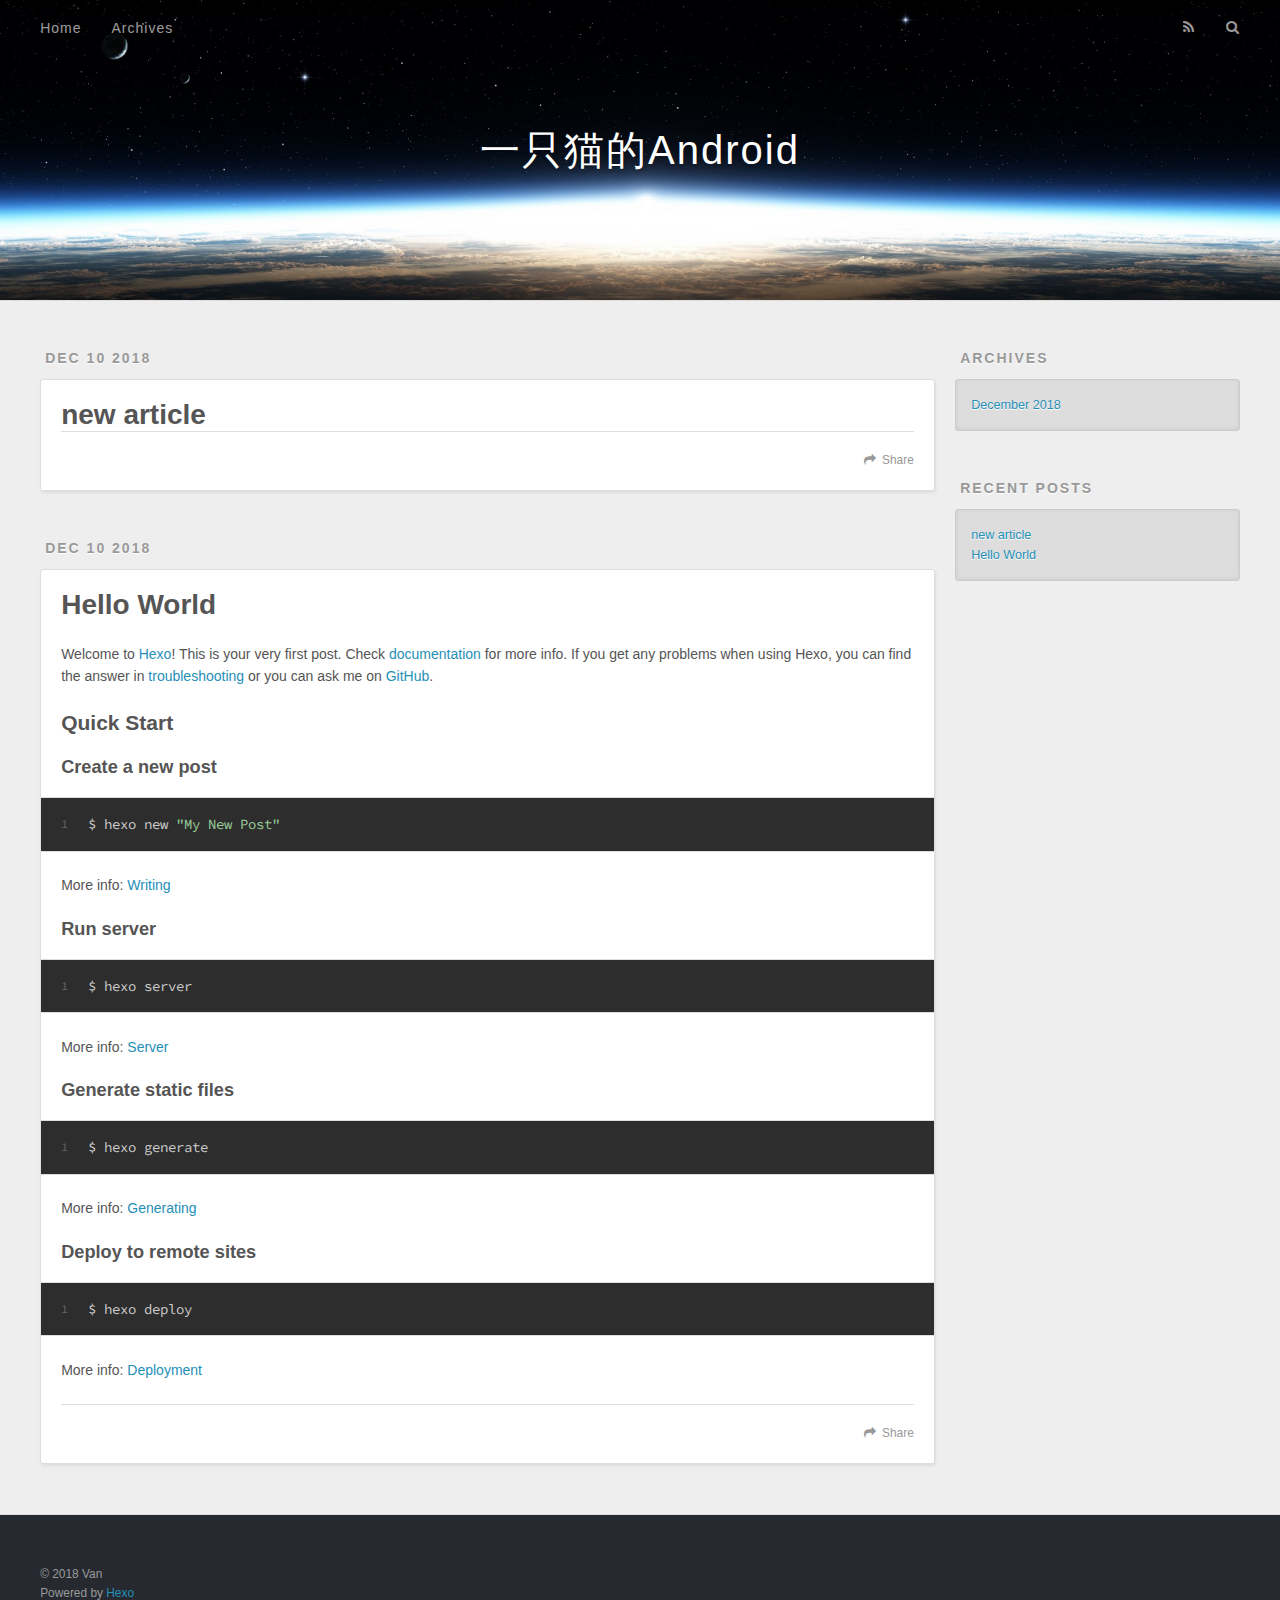
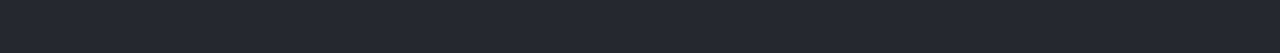
==== commit 1a637d59: "Site updated: 2018-12-10 15:24:48" ====
--- a/archives/index.html
+++ b/archives/index.html
@@ -1,633 +1,224 @@
 <!DOCTYPE html>
-
-
-
-  
-
-
-<html class="theme-next pisces use-motion" lang="zh-Hans">
+<html>
 <head><meta name="generator" content="Hexo 3.8.0">
-  <meta charset="UTF-8">
-<meta http-equiv="X-UA-Compatible" content="IE=edge">
-<meta name="viewport" content="width=device-width, initial-scale=1, maximum-scale=1">
-<meta name="theme-color" content="#222">
-
-
-
-
-
-
-
-
-
-<meta http-equiv="Cache-Control" content="no-transform">
-<meta http-equiv="Cache-Control" content="no-siteapp">
-
-
-
-
-
-
-
-
-
-
-
-
-
-
-
-
-  
-  
-  <link href="/lib/fancybox/source/jquery.fancybox.css?v=2.1.5" rel="stylesheet" type="text/css">
-
-
-
-
-
-
-
-<link href="/lib/font-awesome/css/font-awesome.min.css?v=4.6.2" rel="stylesheet" type="text/css">
-
-<link href="/css/main.css?v=5.1.4" rel="stylesheet" type="text/css">
-
-
-  <link rel="apple-touch-icon" sizes="180x180" href="/images/apple-touch-icon-next.png?v=5.1.4">
-
-
-  <link rel="icon" type="image/png" sizes="32x32" href="/images/favicon-32x32-next.png?v=5.1.4">
-
-
-  <link rel="icon" type="image/png" sizes="16x16" href="/images/favicon-16x16-next.png?v=5.1.4">
-
-
-  <link rel="mask-icon" href="/images/logo.svg?v=5.1.4" color="#222">
-
-
-
-
-
-  <meta name="keywords" content="Hexo, NexT">
-
-
-
-
-
-
-
-
-
-
-<meta property="og:type" content="website">
+  <meta charset="utf-8">
+  
+
+  
+  <title>Archives | 一只猫的Android</title>
+  <meta name="viewport" content="width=device-width, initial-scale=1, maximum-scale=1">
+  <meta property="og:type" content="website">
 <meta property="og:title" content="一只猫的Android">
 <meta property="og:url" content="http://yoursite.com/archives/index.html">
 <meta property="og:site_name" content="一只猫的Android">
 <meta property="og:locale" content="zh-Hans">
 <meta name="twitter:card" content="summary">
 <meta name="twitter:title" content="一只猫的Android">
-
-
-
-<script type="text/javascript" id="hexo.configurations">
-  var NexT = window.NexT || {};
-  var CONFIG = {
-    root: '/',
-    scheme: 'Pisces',
-    version: '5.1.4',
-    sidebar: {"position":"left","display":"post","offset":12,"b2t":false,"scrollpercent":false,"onmobile":false},
-    fancybox: true,
-    tabs: true,
-    motion: {"enable":true,"async":false,"transition":{"post_block":"fadeIn","post_header":"slideDownIn","post_body":"slideDownIn","coll_header":"slideLeftIn","sidebar":"slideUpIn"}},
-    duoshuo: {
-      userId: '0',
-      author: '博主'
-    },
-    algolia: {
-      applicationID: '',
-      apiKey: '',
-      indexName: '',
-      hits: {"per_page":10},
-      labels: {"input_placeholder":"Search for Posts","hits_empty":"We didn't find any results for the search: ${query}","hits_stats":"${hits} results found in ${time} ms"}
-    }
-  };
-</script>
-
-
-
-  <link rel="canonical" href="http://yoursite.com/archives/">
-
-
-
-
-
-  <title>归档 | 一只猫的Android</title>
-  
-
-
-
-
-
-
-
-
+  
+    <link rel="alternate" href="/atom.xml" title="一只猫的Android" type="application/atom+xml">
+  
+  
+    <link rel="icon" href="/favicon.png">
+  
+  
+    <link href="//fonts.googleapis.com/css?family=Source+Code+Pro" rel="stylesheet" type="text/css">
+  
+  <link rel="stylesheet" href="/css/style.css">
 </head>
-
-<body itemscope="" itemtype="http://schema.org/WebPage" lang="zh-Hans">
-
-  
-  
-    
-  
-
-  <div class="container sidebar-position-left page-archive">
-    <div class="headband"></div>
-
-    <header id="header" class="header" itemscope="" itemtype="http://schema.org/WPHeader">
-      <div class="header-inner"><div class="site-brand-wrapper">
-  <div class="site-meta ">
-    
-
-    <div class="custom-logo-site-title">
-      <a href="/" class="brand" rel="start">
-        <span class="logo-line-before"><i></i></span>
-        <span class="site-title">一只猫的Android</span>
-        <span class="logo-line-after"><i></i></span>
-      </a>
-    </div>
-      
-        <p class="site-subtitle"></p>
-      
-  </div>
-
-  <div class="site-nav-toggle">
-    <button>
-      <span class="btn-bar"></span>
-      <span class="btn-bar"></span>
-      <span class="btn-bar"></span>
-    </button>
-  </div>
-</div>
-
-<nav class="site-nav">
-  
-
-  
-    <ul id="menu" class="menu">
-      
-        
-        <li class="menu-item menu-item-home">
-          <a href="/" rel="section">
-            
-              <i class="menu-item-icon fa fa-fw fa-home"></i> <br>
-            
-            首页
-          </a>
-        </li>
-      
-        
-        <li class="menu-item menu-item-about">
-          <a href="/about/" rel="section">
-            
-              <i class="menu-item-icon fa fa-fw fa-user"></i> <br>
-            
-            关于
-          </a>
-        </li>
-      
-        
-        <li class="menu-item menu-item-tags">
-          <a href="/tags/" rel="section">
-            
-              <i class="menu-item-icon fa fa-fw fa-tags"></i> <br>
-            
-            标签
-          </a>
-        </li>
-      
-        
-        <li class="menu-item menu-item-categories">
-          <a href="/categories/" rel="section">
-            
-              <i class="menu-item-icon fa fa-fw fa-th"></i> <br>
-            
-            分类
-          </a>
-        </li>
-      
-        
-        <li class="menu-item menu-item-archives">
-          <a href="/archives/" rel="section">
-            
-              <i class="menu-item-icon fa fa-fw fa-archive"></i> <br>
-            
-            归档
-          </a>
-        </li>
-      
-        
-        <li class="menu-item menu-item-schedule">
-          <a href="/schedule/" rel="section">
-            
-              <i class="menu-item-icon fa fa-fw fa-calendar"></i> <br>
-            
-            日程表
-          </a>
-        </li>
-      
-
-      
-    </ul>
-  
-
+</html>
+<body>
+  <div id="container">
+    <div id="wrap">
+      <header id="header">
+  <div id="banner"></div>
+  <div id="header-outer" class="outer">
+    <div id="header-title" class="inner">
+      <h1 id="logo-wrap">
+        <a href="/" id="logo">一只猫的Android</a>
+      </h1>
+      
+    </div>
+    <div id="header-inner" class="inner">
+      <nav id="main-nav">
+        <a id="main-nav-toggle" class="nav-icon"></a>
+        
+          <a class="main-nav-link" href="/">Home</a>
+        
+          <a class="main-nav-link" href="/archives">Archives</a>
+        
+      </nav>
+      <nav id="sub-nav">
+        
+          <a id="nav-rss-link" class="nav-icon" href="/atom.xml" title="RSS Feed"></a>
+        
+        <a id="nav-search-btn" class="nav-icon" title="Search"></a>
+      </nav>
+      <div id="search-form-wrap">
+        <form action="//google.com/search" method="get" accept-charset="UTF-8" class="search-form"><input type="search" name="q" class="search-form-input" placeholder="Search"><button type="submit" class="search-form-submit">&#xF002;</button><input type="hidden" name="sitesearch" value="http://yoursite.com"></form>
+      </div>
+    </div>
+  </div>
+</header>
+      <div class="outer">
+        <section id="main">
+  
+    <article id="post-new-article" class="article article-type-post" itemscope="" itemprop="blogPost">
+  <div class="article-meta">
+    <a href="/2018/12/10/new-article/" class="article-date">
+  <time datetime="2018-12-10T05:29:00.000Z" itemprop="datePublished">Dec 10 2018</time>
+</a>
+    
+  </div>
+  <div class="article-inner">
+    
+    
+      <header class="article-header">
+        
+  
+    <h1 itemprop="name">
+      <a class="article-title" href="/2018/12/10/new-article/">new article</a>
+    </h1>
+  
+
+      </header>
+    
+    <div class="article-entry" itemprop="articleBody">
+      
+        
+      
+    </div>
+    <footer class="article-footer">
+      <a data-url="http://yoursite.com/2018/12/10/new-article/" data-id="cjphzoypz0001dcql9wazdfjy" class="article-share-link">Share</a>
+      
+      
+    </footer>
+  </div>
+  
+</article>
+
+
+  
+    <article id="post-hello-world" class="article article-type-post" itemscope="" itemprop="blogPost">
+  <div class="article-meta">
+    <a href="/2018/12/10/hello-world/" class="article-date">
+  <time datetime="2018-12-10T05:20:46.176Z" itemprop="datePublished">Dec 10 2018</time>
+</a>
+    
+  </div>
+  <div class="article-inner">
+    
+    
+      <header class="article-header">
+        
+  
+    <h1 itemprop="name">
+      <a class="article-title" href="/2018/12/10/hello-world/">Hello World</a>
+    </h1>
+  
+
+      </header>
+    
+    <div class="article-entry" itemprop="articleBody">
+      
+        <p>Welcome to <a href="https://hexo.io/" target="_blank" rel="noopener">Hexo</a>! This is your very first post. Check <a href="https://hexo.io/docs/" target="_blank" rel="noopener">documentation</a> for more info. If you get any problems when using Hexo, you can find the answer in <a href="https://hexo.io/docs/troubleshooting.html" target="_blank" rel="noopener">troubleshooting</a> or you can ask me on <a href="https://github.com/hexojs/hexo/issues" target="_blank" rel="noopener">GitHub</a>.</p>
+<h2 id="Quick-Start"><a href="#Quick-Start" class="headerlink" title="Quick Start"></a>Quick Start</h2><h3 id="Create-a-new-post"><a href="#Create-a-new-post" class="headerlink" title="Create a new post"></a>Create a new post</h3><figure class="highlight bash"><table><tr><td class="gutter"><pre><span class="line">1</span><br></pre></td><td class="code"><pre><span class="line">$ hexo new <span class="string">"My New Post"</span></span><br></pre></td></tr></table></figure>
+<p>More info: <a href="https://hexo.io/docs/writing.html" target="_blank" rel="noopener">Writing</a></p>
+<h3 id="Run-server"><a href="#Run-server" class="headerlink" title="Run server"></a>Run server</h3><figure class="highlight bash"><table><tr><td class="gutter"><pre><span class="line">1</span><br></pre></td><td class="code"><pre><span class="line">$ hexo server</span><br></pre></td></tr></table></figure>
+<p>More info: <a href="https://hexo.io/docs/server.html" target="_blank" rel="noopener">Server</a></p>
+<h3 id="Generate-static-files"><a href="#Generate-static-files" class="headerlink" title="Generate static files"></a>Generate static files</h3><figure class="highlight bash"><table><tr><td class="gutter"><pre><span class="line">1</span><br></pre></td><td class="code"><pre><span class="line">$ hexo generate</span><br></pre></td></tr></table></figure>
+<p>More info: <a href="https://hexo.io/docs/generating.html" target="_blank" rel="noopener">Generating</a></p>
+<h3 id="Deploy-to-remote-sites"><a href="#Deploy-to-remote-sites" class="headerlink" title="Deploy to remote sites"></a>Deploy to remote sites</h3><figure class="highlight bash"><table><tr><td class="gutter"><pre><span class="line">1</span><br></pre></td><td class="code"><pre><span class="line">$ hexo deploy</span><br></pre></td></tr></table></figure>
+<p>More info: <a href="https://hexo.io/docs/deployment.html" target="_blank" rel="noopener">Deployment</a></p>
+
+      
+    </div>
+    <footer class="article-footer">
+      <a data-url="http://yoursite.com/2018/12/10/hello-world/" data-id="cjphzoyps0000dcqlg72dsj33" class="article-share-link">Share</a>
+      
+      
+    </footer>
+  </div>
+  
+</article>
+
+
+  
+
+
+</section>
+        
+          <aside id="sidebar">
+  
+    
+
+  
+    
+
+  
+    
+  
+    
+  <div class="widget-wrap">
+    <h3 class="widget-title">Archives</h3>
+    <div class="widget">
+      <ul class="archive-list"><li class="archive-list-item"><a class="archive-list-link" href="/archives/2018/12/">December 2018</a></li></ul>
+    </div>
+  </div>
+
+
+  
+    
+  <div class="widget-wrap">
+    <h3 class="widget-title">Recent Posts</h3>
+    <div class="widget">
+      <ul>
+        
+          <li>
+            <a href="/2018/12/10/new-article/">new article</a>
+          </li>
+        
+          <li>
+            <a href="/2018/12/10/hello-world/">Hello World</a>
+          </li>
+        
+      </ul>
+    </div>
+  </div>
+
+  
+</aside>
+        
+      </div>
+      <footer id="footer">
+  
+  <div class="outer">
+    <div id="footer-info" class="inner">
+      &copy; 2018 Van<br>
+      Powered by <a href="http://hexo.io/" target="_blank">Hexo</a>
+    </div>
+  </div>
+</footer>
+    </div>
+    <nav id="mobile-nav">
+  
+    <a href="/" class="mobile-nav-link">Home</a>
+  
+    <a href="/archives" class="mobile-nav-link">Archives</a>
   
 </nav>
-
-
-
- </div>
-    </header>
-
-    <main id="main" class="main">
-      <div class="main-inner">
-        <div class="content-wrap">
-          <div id="content" class="content">
-            
-
-  
-  
-  
-  <div class="post-block archive">
-    <div id="posts" class="posts-collapse">
-      <span class="archive-move-on"></span>
-
-      <span class="archive-page-counter">
-        
-        
-        
-          
-        
-        嗯..! 目前共计 2 篇日志。 继续努力。
-      </span>
-
-      
-
-        
-        
-        
-
-        
-          
-          <div class="collection-title">
-            <h1 class="archive-year" id="archive-year-2018">2018</h1>
-          </div>
-        
-        
-
-        
-
-  <article class="post post-type-normal" itemscope="" itemtype="http://schema.org/Article">
-    <header class="post-header">
-
-      <h2 class="post-title">
-        
-            <a class="post-title-link" href="/2018/12/10/new-article/" itemprop="url">
-              
-                <span itemprop="name">new article</span>
-              
-            </a>
-        
-      </h2>
-
-      <div class="post-meta">
-        <time class="post-time" itemprop="dateCreated" datetime="2018-12-10T13:29:00+08:00" content="Dec 10 2018">
-          12-10
-        </time>
-      </div>
-
-    </header>
-  </article>
-
-
-
-      
-
-        
-        
-        
-
-        
-        
-
-        
-
-  <article class="post post-type-normal" itemscope="" itemtype="http://schema.org/Article">
-    <header class="post-header">
-
-      <h2 class="post-title">
-        
-            <a class="post-title-link" href="/2018/12/10/hello-world/" itemprop="url">
-              
-                <span itemprop="name">Hello World</span>
-              
-            </a>
-        
-      </h2>
-
-      <div class="post-meta">
-        <time class="post-time" itemprop="dateCreated" datetime="2018-12-10T13:20:46+08:00" content="Dec 10 2018">
-          12-10
-        </time>
-      </div>
-
-    </header>
-  </article>
-
-
-
-      
-
-    </div>
-  </div>
-  
-  
-  
-
-  
-
-
-
-          </div>
-          
-
-
-          
-
-        </div>
-        
-          
-  
-  <div class="sidebar-toggle">
-    <div class="sidebar-toggle-line-wrap">
-      <span class="sidebar-toggle-line sidebar-toggle-line-first"></span>
-      <span class="sidebar-toggle-line sidebar-toggle-line-middle"></span>
-      <span class="sidebar-toggle-line sidebar-toggle-line-last"></span>
-    </div>
-  </div>
-
-  <aside id="sidebar" class="sidebar">
-    
-    <div class="sidebar-inner">
-
-      
-
-      
-
-      <section class="site-overview-wrap sidebar-panel sidebar-panel-active">
-        <div class="site-overview">
-          <div class="site-author motion-element" itemprop="author" itemscope="" itemtype="http://schema.org/Person">
-            
-              <img class="site-author-image" itemprop="image" src="https://wx.qq.com/cgi-bin/mmwebwx-bin/webwxgeticon?seq=677822441&username=@853955b6acfee686a7a9a2cf7f83fdc2566af3991bf4ff443b9e861be89c8271&skey=@crypt_9ab989f4_4f15fc0dab58e9799b077e6336283fe6" alt="Van">
-            
-              <p class="site-author-name" itemprop="name">Van</p>
-              <p class="site-description motion-element" itemprop="description"></p>
-          </div>
-
-          <nav class="site-state motion-element">
-
-            
-              <div class="site-state-item site-state-posts">
-              
-                <a href="/archives/">
-              
-                  <span class="site-state-item-count">2</span>
-                  <span class="site-state-item-name">日志</span>
-                </a>
-              </div>
-            
-
-            
-
-            
-
-          </nav>
-
-          
-
-          
-
-          
-          
-
-          
-          
-
-          
-
-        </div>
-      </section>
-
-      
-
-      
-
-    </div>
-  </aside>
-
-
-        
-      </div>
-    </main>
-
-    <footer id="footer" class="footer">
-      <div class="footer-inner">
-        <div class="copyright">&copy; <span itemprop="copyrightYear">2018</span>
-  <span class="with-love">
-    <i class="fa fa-user"></i>
-  </span>
-  <span class="author" itemprop="copyrightHolder">Van</span>
-
-  
-</div>
-
-
-  <div class="powered-by">由 <a class="theme-link" target="_blank" href="https://hexo.io">Hexo</a> 强力驱动</div>
-
-
-
-  <span class="post-meta-divider">|</span>
-
-
-
-  <div class="theme-info">主题 &mdash; <a class="theme-link" target="_blank" href="https://github.com/iissnan/hexo-theme-next">NexT.Pisces</a> v5.1.4</div>
-
-
-
-
-        
-
-
-
-
-
-
-
-        
-      </div>
-    </footer>
-
-    
-      <div class="back-to-top">
-        <i class="fa fa-arrow-up"></i>
-        
-      </div>
-    
-
-    
-
-  </div>
-
-  
-
-<script type="text/javascript">
-  if (Object.prototype.toString.call(window.Promise) !== '[object Function]') {
-    window.Promise = null;
-  }
-</script>
-
-
-
-
-
-
-
-
-
-  
-
-
-
-
-
-
-
-
-
-
-
-
-  
-  
-    <script type="text/javascript" src="/lib/jquery/index.js?v=2.1.3"></script>
-  
-
-  
-  
-    <script type="text/javascript" src="/lib/fastclick/lib/fastclick.min.js?v=1.0.6"></script>
-  
-
-  
-  
-    <script type="text/javascript" src="/lib/jquery_lazyload/jquery.lazyload.js?v=1.9.7"></script>
-  
-
-  
-  
-    <script type="text/javascript" src="/lib/velocity/velocity.min.js?v=1.2.1"></script>
-  
-
-  
-  
-    <script type="text/javascript" src="/lib/velocity/velocity.ui.min.js?v=1.2.1"></script>
-  
-
-  
-  
-    <script type="text/javascript" src="/lib/fancybox/source/jquery.fancybox.pack.js?v=2.1.5"></script>
-  
-
-
-  
-
-
-  <script type="text/javascript" src="/js/src/utils.js?v=5.1.4"></script>
-
-  <script type="text/javascript" src="/js/src/motion.js?v=5.1.4"></script>
-
-
-
-  
-  
-
-
-  <script type="text/javascript" src="/js/src/affix.js?v=5.1.4"></script>
-
-  <script type="text/javascript" src="/js/src/schemes/pisces.js?v=5.1.4"></script>
-
-
-
-  
-
-  
-
-
-  <script type="text/javascript" src="/js/src/bootstrap.js?v=5.1.4"></script>
-
-
-
-  
-
-
-  
-
-
-
-
-	
-
-
-
-
-
-  
-
-
-
-
-
-  
-
-
-
-
-
-
-
-
-
-
-
-
-  
-
-
-
-
-
-  
-
-  
-
-  
-
-  
-  
-
-  
-
-  
-
-  
-
+    
+
+<script src="//ajax.googleapis.com/ajax/libs/jquery/2.0.3/jquery.min.js"></script>
+
+
+  <link rel="stylesheet" href="/fancybox/jquery.fancybox.css">
+  <script src="/fancybox/jquery.fancybox.pack.js"></script>
+
+
+<script src="/js/script.js"></script>
+
+
+
+  </div>
 </body>
-</html>
+</html>--- a/css/style.css
+++ b/css/style.css
@@ -0,0 +1,1374 @@
+body {
+  width: 100%;
+}
+body:before,
+body:after {
+  content: "";
+  display: table;
+}
+body:after {
+  clear: both;
+}
+html,
+body,
+div,
+span,
+applet,
+object,
+iframe,
+h1,
+h2,
+h3,
+h4,
+h5,
+h6,
+p,
+blockquote,
+pre,
+a,
+abbr,
+acronym,
+address,
+big,
+cite,
+code,
+del,
+dfn,
+em,
+img,
+ins,
+kbd,
+q,
+s,
+samp,
+small,
+strike,
+strong,
+sub,
+sup,
+tt,
+var,
+dl,
+dt,
+dd,
+ol,
+ul,
+li,
+fieldset,
+form,
+label,
+legend,
+table,
+caption,
+tbody,
+tfoot,
+thead,
+tr,
+th,
+td {
+  margin: 0;
+  padding: 0;
+  border: 0;
+  outline: 0;
+  font-weight: inherit;
+  font-style: inherit;
+  font-family: inherit;
+  font-size: 100%;
+  vertical-align: baseline;
+}
+body {
+  line-height: 1;
+  color: #000;
+  background: #fff;
+}
+ol,
+ul {
+  list-style: none;
+}
+table {
+  border-collapse: separate;
+  border-spacing: 0;
+  vertical-align: middle;
+}
+caption,
+th,
+td {
+  text-align: left;
+  font-weight: normal;
+  vertical-align: middle;
+}
+a img {
+  border: none;
+}
+input,
+button {
+  margin: 0;
+  padding: 0;
+}
+input::-moz-focus-inner,
+button::-moz-focus-inner {
+  border: 0;
+  padding: 0;
+}
+@font-face {
+  font-family: FontAwesome;
+  font-style: normal;
+  font-weight: normal;
+  src: url("fonts/fontawesome-webfont.eot?v=#4.0.3");
+  src: url("fonts/fontawesome-webfont.eot?#iefix&v=#4.0.3") format("embedded-opentype"), url("fonts/fontawesome-webfont.woff?v=#4.0.3") format("woff"), url("fonts/fontawesome-webfont.ttf?v=#4.0.3") format("truetype"), url("fonts/fontawesome-webfont.svg#fontawesomeregular?v=#4.0.3") format("svg");
+}
+html,
+body,
+#container {
+  height: 100%;
+}
+body {
+  background: #eee;
+  font: 14px -apple-system, BlinkMacSystemFont, "Segoe UI", "Roboto", "Oxygen", "Ubuntu", "Cantarell", "Fira Sans", "Droid Sans", "Helvetica Neue", sans-serif;
+  -webkit-text-size-adjust: 100%;
+}
+.outer {
+  max-width: 1220px;
+  margin: 0 auto;
+  padding: 0 20px;
+}
+.outer:before,
+.outer:after {
+  content: "";
+  display: table;
+}
+.outer:after {
+  clear: both;
+}
+.inner {
+  display: inline;
+  float: left;
+  width: 98.33333333333333%;
+  margin: 0 0.833333333333333%;
+}
+.left,
+.alignleft {
+  float: left;
+}
+.right,
+.alignright {
+  float: right;
+}
+.clear {
+  clear: both;
+}
+#container {
+  position: relative;
+}
+.mobile-nav-on {
+  overflow: hidden;
+}
+#wrap {
+  height: 100%;
+  width: 100%;
+  position: absolute;
+  top: 0;
+  left: 0;
+  -webkit-transition: 0.2s ease-out;
+  -moz-transition: 0.2s ease-out;
+  -ms-transition: 0.2s ease-out;
+  transition: 0.2s ease-out;
+  z-index: 1;
+  background: #eee;
+}
+.mobile-nav-on #wrap {
+  left: 280px;
+}
+@media screen and (min-width: 768px) {
+  #main {
+    display: inline;
+    float: left;
+    width: 73.33333333333333%;
+    margin: 0 0.833333333333333%;
+  }
+}
+.article-date,
+.article-category-link,
+.archive-year,
+.widget-title {
+  text-decoration: none;
+  text-transform: uppercase;
+  letter-spacing: 2px;
+  color: #999;
+  margin-bottom: 1em;
+  margin-left: 5px;
+  line-height: 1em;
+  text-shadow: 0 1px #fff;
+  font-weight: bold;
+}
+.article-inner,
+.archive-article-inner {
+  background: #fff;
+  -webkit-box-shadow: 1px 2px 3px #ddd;
+  box-shadow: 1px 2px 3px #ddd;
+  border: 1px solid #ddd;
+  border-radius: 3px;
+}
+.article-entry h1,
+.widget h1 {
+  font-size: 2em;
+}
+.article-entry h2,
+.widget h2 {
+  font-size: 1.5em;
+}
+.article-entry h3,
+.widget h3 {
+  font-size: 1.3em;
+}
+.article-entry h4,
+.widget h4 {
+  font-size: 1.2em;
+}
+.article-entry h5,
+.widget h5 {
+  font-size: 1em;
+}
+.article-entry h6,
+.widget h6 {
+  font-size: 1em;
+  color: #999;
+}
+.article-entry hr,
+.widget hr {
+  border: 1px dashed #ddd;
+}
+.article-entry strong,
+.widget strong {
+  font-weight: bold;
+}
+.article-entry em,
+.widget em,
+.article-entry cite,
+.widget cite {
+  font-style: italic;
+}
+.article-entry sup,
+.widget sup,
+.article-entry sub,
+.widget sub {
+  font-size: 0.75em;
+  line-height: 0;
+  position: relative;
+  vertical-align: baseline;
+}
+.article-entry sup,
+.widget sup {
+  top: -0.5em;
+}
+.article-entry sub,
+.widget sub {
+  bottom: -0.2em;
+}
+.article-entry small,
+.widget small {
+  font-size: 0.85em;
+}
+.article-entry acronym,
+.widget acronym,
+.article-entry abbr,
+.widget abbr {
+  border-bottom: 1px dotted;
+}
+.article-entry ul,
+.widget ul,
+.article-entry ol,
+.widget ol,
+.article-entry dl,
+.widget dl {
+  margin: 0 20px;
+  line-height: 1.6em;
+}
+.article-entry ul ul,
+.widget ul ul,
+.article-entry ol ul,
+.widget ol ul,
+.article-entry ul ol,
+.widget ul ol,
+.article-entry ol ol,
+.widget ol ol {
+  margin-top: 0;
+  margin-bottom: 0;
+}
+.article-entry ul,
+.widget ul {
+  list-style: disc;
+}
+.article-entry ol,
+.widget ol {
+  list-style: decimal;
+}
+.article-entry dt,
+.widget dt {
+  font-weight: bold;
+}
+#header {
+  height: 300px;
+  position: relative;
+  border-bottom: 1px solid #ddd;
+}
+#header:before,
+#header:after {
+  content: "";
+  position: absolute;
+  left: 0;
+  right: 0;
+  height: 40px;
+}
+#header:before {
+  top: 0;
+  background: -webkit-linear-gradient(rgba(0,0,0,0.2), transparent);
+  background: -moz-linear-gradient(rgba(0,0,0,0.2), transparent);
+  background: -ms-linear-gradient(rgba(0,0,0,0.2), transparent);
+  background: linear-gradient(rgba(0,0,0,0.2), transparent);
+}
+#header:after {
+  bottom: 0;
+  background: -webkit-linear-gradient(transparent, rgba(0,0,0,0.2));
+  background: -moz-linear-gradient(transparent, rgba(0,0,0,0.2));
+  background: -ms-linear-gradient(transparent, rgba(0,0,0,0.2));
+  background: linear-gradient(transparent, rgba(0,0,0,0.2));
+}
+#header-outer {
+  height: 100%;
+  position: relative;
+}
+#header-inner {
+  position: relative;
+  overflow: hidden;
+}
+#banner {
+  position: absolute;
+  top: 0;
+  left: 0;
+  width: 100%;
+  height: 100%;
+  background: url("images/banner.jpg") center #000;
+  -webkit-background-size: cover;
+  -moz-background-size: cover;
+  background-size: cover;
+  z-index: -1;
+}
+#header-title {
+  text-align: center;
+  height: 40px;
+  position: absolute;
+  top: 50%;
+  left: 0;
+  margin-top: -20px;
+}
+#logo,
+#subtitle {
+  text-decoration: none;
+  color: #fff;
+  font-weight: 300;
+  text-shadow: 0 1px 4px rgba(0,0,0,0.3);
+}
+#logo {
+  font-size: 40px;
+  line-height: 40px;
+  letter-spacing: 2px;
+}
+#subtitle {
+  font-size: 16px;
+  line-height: 16px;
+  letter-spacing: 1px;
+}
+#subtitle-wrap {
+  margin-top: 16px;
+}
+#main-nav {
+  float: left;
+  margin-left: -15px;
+}
+.nav-icon,
+.main-nav-link {
+  float: left;
+  color: #fff;
+  opacity: 0.6;
+  text-decoration: none;
+  text-shadow: 0 1px rgba(0,0,0,0.2);
+  -webkit-transition: opacity 0.2s;
+  -moz-transition: opacity 0.2s;
+  -ms-transition: opacity 0.2s;
+  transition: opacity 0.2s;
+  display: block;
+  padding: 20px 15px;
+}
+.nav-icon:hover,
+.main-nav-link:hover {
+  opacity: 1;
+}
+.nav-icon {
+  font-family: FontAwesome;
+  text-align: center;
+  font-size: 14px;
+  width: 14px;
+  height: 14px;
+  padding: 20px 15px;
+  position: relative;
+  cursor: pointer;
+}
+.main-nav-link {
+  font-weight: 300;
+  letter-spacing: 1px;
+}
+@media screen and (max-width: 479px) {
+  .main-nav-link {
+    display: none;
+  }
+}
+#main-nav-toggle {
+  display: none;
+}
+#main-nav-toggle:before {
+  content: "\f0c9";
+}
+@media screen and (max-width: 479px) {
+  #main-nav-toggle {
+    display: block;
+  }
+}
+#sub-nav {
+  float: right;
+  margin-right: -15px;
+}
+#nav-rss-link:before {
+  content: "\f09e";
+}
+#nav-search-btn:before {
+  content: "\f002";
+}
+#search-form-wrap {
+  position: absolute;
+  top: 15px;
+  width: 150px;
+  height: 30px;
+  right: -150px;
+  opacity: 0;
+  -webkit-transition: 0.2s ease-out;
+  -moz-transition: 0.2s ease-out;
+  -ms-transition: 0.2s ease-out;
+  transition: 0.2s ease-out;
+}
+#search-form-wrap.on {
+  opacity: 1;
+  right: 0;
+}
+@media screen and (max-width: 479px) {
+  #search-form-wrap {
+    width: 100%;
+    right: -100%;
+  }
+}
+.search-form {
+  position: absolute;
+  top: 0;
+  left: 0;
+  right: 0;
+  background: #fff;
+  padding: 5px 15px;
+  border-radius: 15px;
+  -webkit-box-shadow: 0 0 10px rgba(0,0,0,0.3);
+  box-shadow: 0 0 10px rgba(0,0,0,0.3);
+}
+.search-form-input {
+  border: none;
+  background: none;
+  color: #555;
+  width: 100%;
+  font: 13px -apple-system, BlinkMacSystemFont, "Segoe UI", "Roboto", "Oxygen", "Ubuntu", "Cantarell", "Fira Sans", "Droid Sans", "Helvetica Neue", sans-serif;
+  outline: none;
+}
+.search-form-input::-webkit-search-results-decoration,
+.search-form-input::-webkit-search-cancel-button {
+  -webkit-appearance: none;
+}
+.search-form-submit {
+  position: absolute;
+  top: 50%;
+  right: 10px;
+  margin-top: -7px;
+  font: 13px FontAwesome;
+  border: none;
+  background: none;
+  color: #bbb;
+  cursor: pointer;
+}
+.search-form-submit:hover,
+.search-form-submit:focus {
+  color: #777;
+}
+.article {
+  margin: 50px 0;
+}
+.article-inner {
+  overflow: hidden;
+}
+.article-meta:before,
+.article-meta:after {
+  content: "";
+  display: table;
+}
+.article-meta:after {
+  clear: both;
+}
+.article-date {
+  float: left;
+}
+.article-category {
+  float: left;
+  line-height: 1em;
+  color: #ccc;
+  text-shadow: 0 1px #fff;
+  margin-left: 8px;
+}
+.article-category:before {
+  content: "\2022";
+}
+.article-category-link {
+  margin: 0 12px 1em;
+}
+.article-header {
+  padding: 20px 20px 0;
+}
+.article-title {
+  text-decoration: none;
+  font-size: 2em;
+  font-weight: bold;
+  color: #555;
+  line-height: 1.1em;
+  -webkit-transition: color 0.2s;
+  -moz-transition: color 0.2s;
+  -ms-transition: color 0.2s;
+  transition: color 0.2s;
+}
+a.article-title:hover {
+  color: #258fb8;
+}
+.article-entry {
+  color: #555;
+  padding: 0 20px;
+}
+.article-entry:before,
+.article-entry:after {
+  content: "";
+  display: table;
+}
+.article-entry:after {
+  clear: both;
+}
+.article-entry p,
+.article-entry table {
+  line-height: 1.6em;
+  margin: 1.6em 0;
+}
+.article-entry h1,
+.article-entry h2,
+.article-entry h3,
+.article-entry h4,
+.article-entry h5,
+.article-entry h6 {
+  font-weight: bold;
+}
+.article-entry h1,
+.article-entry h2,
+.article-entry h3,
+.article-entry h4,
+.article-entry h5,
+.article-entry h6 {
+  line-height: 1.1em;
+  margin: 1.1em 0;
+}
+.article-entry a {
+  color: #258fb8;
+  text-decoration: none;
+}
+.article-entry a:hover {
+  text-decoration: underline;
+}
+.article-entry ul,
+.article-entry ol,
+.article-entry dl {
+  margin-top: 1.6em;
+  margin-bottom: 1.6em;
+}
+.article-entry img,
+.article-entry video {
+  max-width: 100%;
+  height: auto;
+  display: block;
+  margin: auto;
+}
+.article-entry iframe {
+  border: none;
+}
+.article-entry table {
+  width: 100%;
+  border-collapse: collapse;
+  border-spacing: 0;
+}
+.article-entry th {
+  font-weight: bold;
+  border-bottom: 3px solid #ddd;
+  padding-bottom: 0.5em;
+}
+.article-entry td {
+  border-bottom: 1px solid #ddd;
+  padding: 10px 0;
+}
+.article-entry blockquote {
+  font-family: Georgia, "Times New Roman", serif;
+  font-size: 1.4em;
+  margin: 1.6em 20px;
+  text-align: center;
+}
+.article-entry blockquote footer {
+  font-size: 14px;
+  margin: 1.6em 0;
+  font-family: -apple-system, BlinkMacSystemFont, "Segoe UI", "Roboto", "Oxygen", "Ubuntu", "Cantarell", "Fira Sans", "Droid Sans", "Helvetica Neue", sans-serif;
+}
+.article-entry blockquote footer cite:before {
+  content: "—";
+  padding: 0 0.5em;
+}
+.article-entry .pullquote {
+  text-align: left;
+  width: 45%;
+  margin: 0;
+}
+.article-entry .pullquote.left {
+  margin-left: 0.5em;
+  margin-right: 1em;
+}
+.article-entry .pullquote.right {
+  margin-right: 0.5em;
+  margin-left: 1em;
+}
+.article-entry .caption {
+  color: #999;
+  display: block;
+  font-size: 0.9em;
+  margin-top: 0.5em;
+  position: relative;
+  text-align: center;
+}
+.article-entry .video-container {
+  position: relative;
+  padding-top: 56.25%;
+  height: 0;
+  overflow: hidden;
+}
+.article-entry .video-container iframe,
+.article-entry .video-container object,
+.article-entry .video-container embed {
+  position: absolute;
+  top: 0;
+  left: 0;
+  width: 100%;
+  height: 100%;
+  margin-top: 0;
+}
+.article-more-link a {
+  display: inline-block;
+  line-height: 1em;
+  padding: 6px 15px;
+  border-radius: 15px;
+  background: #eee;
+  color: #999;
+  text-shadow: 0 1px #fff;
+  text-decoration: none;
+}
+.article-more-link a:hover {
+  background: #258fb8;
+  color: #fff;
+  text-decoration: none;
+  text-shadow: 0 1px #1e7293;
+}
+.article-footer {
+  font-size: 0.85em;
+  line-height: 1.6em;
+  border-top: 1px solid #ddd;
+  padding-top: 1.6em;
+  margin: 0 20px 20px;
+}
+.article-footer:before,
+.article-footer:after {
+  content: "";
+  display: table;
+}
+.article-footer:after {
+  clear: both;
+}
+.article-footer a {
+  color: #999;
+  text-decoration: none;
+}
+.article-footer a:hover {
+  color: #555;
+}
+.article-tag-list-item {
+  float: left;
+  margin-right: 10px;
+}
+.article-tag-list-link:before {
+  content: "#";
+}
+.article-comment-link {
+  float: right;
+}
+.article-comment-link:before {
+  content: "\f075";
+  font-family: FontAwesome;
+  padding-right: 8px;
+}
+.article-share-link {
+  cursor: pointer;
+  float: right;
+  margin-left: 20px;
+}
+.article-share-link:before {
+  content: "\f064";
+  font-family: FontAwesome;
+  padding-right: 6px;
+}
+#article-nav {
+  position: relative;
+}
+#article-nav:before,
+#article-nav:after {
+  content: "";
+  display: table;
+}
+#article-nav:after {
+  clear: both;
+}
+@media screen and (min-width: 768px) {
+  #article-nav {
+    margin: 50px 0;
+  }
+  #article-nav:before {
+    width: 8px;
+    height: 8px;
+    position: absolute;
+    top: 50%;
+    left: 50%;
+    margin-top: -4px;
+    margin-left: -4px;
+    content: "";
+    border-radius: 50%;
+    background: #ddd;
+    -webkit-box-shadow: 0 1px 2px #fff;
+    box-shadow: 0 1px 2px #fff;
+  }
+}
+.article-nav-link-wrap {
+  text-decoration: none;
+  text-shadow: 0 1px #fff;
+  color: #999;
+  -webkit-box-sizing: border-box;
+  -moz-box-sizing: border-box;
+  box-sizing: border-box;
+  margin-top: 50px;
+  text-align: center;
+  display: block;
+}
+.article-nav-link-wrap:hover {
+  color: #555;
+}
+@media screen and (min-width: 768px) {
+  .article-nav-link-wrap {
+    width: 50%;
+    margin-top: 0;
+  }
+}
+@media screen and (min-width: 768px) {
+  #article-nav-newer {
+    float: left;
+    text-align: right;
+    padding-right: 20px;
+  }
+}
+@media screen and (min-width: 768px) {
+  #article-nav-older {
+    float: right;
+    text-align: left;
+    padding-left: 20px;
+  }
+}
+.article-nav-caption {
+  text-transform: uppercase;
+  letter-spacing: 2px;
+  color: #ddd;
+  line-height: 1em;
+  font-weight: bold;
+}
+#article-nav-newer .article-nav-caption {
+  margin-right: -2px;
+}
+.article-nav-title {
+  font-size: 0.85em;
+  line-height: 1.6em;
+  margin-top: 0.5em;
+}
+.article-share-box {
+  position: absolute;
+  display: none;
+  background: #fff;
+  -webkit-box-shadow: 1px 2px 10px rgba(0,0,0,0.2);
+  box-shadow: 1px 2px 10px rgba(0,0,0,0.2);
+  border-radius: 3px;
+  margin-left: -145px;
+  overflow: hidden;
+  z-index: 1;
+}
+.article-share-box.on {
+  display: block;
+}
+.article-share-input {
+  width: 100%;
+  background: none;
+  -webkit-box-sizing: border-box;
+  -moz-box-sizing: border-box;
+  box-sizing: border-box;
+  font: 14px -apple-system, BlinkMacSystemFont, "Segoe UI", "Roboto", "Oxygen", "Ubuntu", "Cantarell", "Fira Sans", "Droid Sans", "Helvetica Neue", sans-serif;
+  padding: 0 15px;
+  color: #555;
+  outline: none;
+  border: 1px solid #ddd;
+  border-radius: 3px 3px 0 0;
+  height: 36px;
+  line-height: 36px;
+}
+.article-share-links {
+  background: #eee;
+}
+.article-share-links:before,
+.article-share-links:after {
+  content: "";
+  display: table;
+}
+.article-share-links:after {
+  clear: both;
+}
+.article-share-twitter,
+.article-share-facebook,
+.article-share-pinterest,
+.article-share-google {
+  width: 50px;
+  height: 36px;
+  display: block;
+  float: left;
+  position: relative;
+  color: #999;
+  text-shadow: 0 1px #fff;
+}
+.article-share-twitter:before,
+.article-share-facebook:before,
+.article-share-pinterest:before,
+.article-share-google:before {
+  font-size: 20px;
+  font-family: FontAwesome;
+  width: 20px;
+  height: 20px;
+  position: absolute;
+  top: 50%;
+  left: 50%;
+  margin-top: -10px;
+  margin-left: -10px;
+  text-align: center;
+}
+.article-share-twitter:hover,
+.article-share-facebook:hover,
+.article-share-pinterest:hover,
+.article-share-google:hover {
+  color: #fff;
+}
+.article-share-twitter:before {
+  content: "\f099";
+}
+.article-share-twitter:hover {
+  background: #00aced;
+  text-shadow: 0 1px #008abe;
+}
+.article-share-facebook:before {
+  content: "\f09a";
+}
+.article-share-facebook:hover {
+  background: #3b5998;
+  text-shadow: 0 1px #2f477a;
+}
+.article-share-pinterest:before {
+  content: "\f0d2";
+}
+.article-share-pinterest:hover {
+  background: #cb2027;
+  text-shadow: 0 1px #a21a1f;
+}
+.article-share-google:before {
+  content: "\f0d5";
+}
+.article-share-google:hover {
+  background: #dd4b39;
+  text-shadow: 0 1px #be3221;
+}
+.article-gallery {
+  background: #000;
+  position: relative;
+}
+.article-gallery-photos {
+  position: relative;
+  overflow: hidden;
+}
+.article-gallery-img {
+  display: none;
+  max-width: 100%;
+}
+.article-gallery-img:first-child {
+  display: block;
+}
+.article-gallery-img.loaded {
+  position: absolute;
+  display: block;
+}
+.article-gallery-img img {
+  display: block;
+  max-width: 100%;
+  margin: 0 auto;
+}
+#comments {
+  background: #fff;
+  -webkit-box-shadow: 1px 2px 3px #ddd;
+  box-shadow: 1px 2px 3px #ddd;
+  padding: 20px;
+  border: 1px solid #ddd;
+  border-radius: 3px;
+  margin: 50px 0;
+}
+#comments a {
+  color: #258fb8;
+}
+.archives-wrap {
+  margin: 50px 0;
+}
+.archives:before,
+.archives:after {
+  content: "";
+  display: table;
+}
+.archives:after {
+  clear: both;
+}
+.archive-year-wrap {
+  margin-bottom: 1em;
+}
+.archives {
+  -webkit-column-gap: 10px;
+  -moz-column-gap: 10px;
+  column-gap: 10px;
+}
+@media screen and (min-width: 480px) and (max-width: 767px) {
+  .archives {
+    -webkit-column-count: 2;
+    -moz-column-count: 2;
+    column-count: 2;
+  }
+}
+@media screen and (min-width: 768px) {
+  .archives {
+    -webkit-column-count: 3;
+    -moz-column-count: 3;
+    column-count: 3;
+  }
+}
+.archive-article {
+  -webkit-column-break-inside: avoid;
+  page-break-inside: avoid;
+  overflow: hidden;
+  break-inside: avoid-column;
+}
+.archive-article-inner {
+  padding: 10px;
+  margin-bottom: 15px;
+}
+.archive-article-title {
+  text-decoration: none;
+  font-weight: bold;
+  color: #555;
+  -webkit-transition: color 0.2s;
+  -moz-transition: color 0.2s;
+  -ms-transition: color 0.2s;
+  transition: color 0.2s;
+  line-height: 1.6em;
+}
+.archive-article-title:hover {
+  color: #258fb8;
+}
+.archive-article-footer {
+  margin-top: 1em;
+}
+.archive-article-date {
+  color: #999;
+  text-decoration: none;
+  font-size: 0.85em;
+  line-height: 1em;
+  margin-bottom: 0.5em;
+  display: block;
+}
+#page-nav {
+  margin: 50px auto;
+  background: #fff;
+  -webkit-box-shadow: 1px 2px 3px #ddd;
+  box-shadow: 1px 2px 3px #ddd;
+  border: 1px solid #ddd;
+  border-radius: 3px;
+  text-align: center;
+  color: #999;
+  overflow: hidden;
+}
+#page-nav:before,
+#page-nav:after {
+  content: "";
+  display: table;
+}
+#page-nav:after {
+  clear: both;
+}
+#page-nav a,
+#page-nav span {
+  padding: 10px 20px;
+  line-height: 1;
+  height: 2ex;
+}
+#page-nav a {
+  color: #999;
+  text-decoration: none;
+}
+#page-nav a:hover {
+  background: #999;
+  color: #fff;
+}
+#page-nav .prev {
+  float: left;
+}
+#page-nav .next {
+  float: right;
+}
+#page-nav .page-number {
+  display: inline-block;
+}
+@media screen and (max-width: 479px) {
+  #page-nav .page-number {
+    display: none;
+  }
+}
+#page-nav .current {
+  color: #555;
+  font-weight: bold;
+}
+#page-nav .space {
+  color: #ddd;
+}
+#footer {
+  background: #262a30;
+  padding: 50px 0;
+  border-top: 1px solid #ddd;
+  color: #999;
+}
+#footer a {
+  color: #258fb8;
+  text-decoration: none;
+}
+#footer a:hover {
+  text-decoration: underline;
+}
+#footer-info {
+  line-height: 1.6em;
+  font-size: 0.85em;
+}
+.article-entry pre,
+.article-entry .highlight {
+  background: #2d2d2d;
+  margin: 0 -20px;
+  padding: 15px 20px;
+  border-style: solid;
+  border-color: #ddd;
+  border-width: 1px 0;
+  overflow: auto;
+  color: #ccc;
+  line-height: 22.400000000000002px;
+}
+.article-entry .highlight .gutter pre,
+.article-entry .gist .gist-file .gist-data .line-numbers {
+  color: #666;
+  font-size: 0.85em;
+}
+.article-entry pre,
+.article-entry code {
+  font-family: "Source Code Pro", Consolas, Monaco, Menlo, Consolas, monospace;
+}
+.article-entry code {
+  background: #eee;
+  text-shadow: 0 1px #fff;
+  padding: 0 0.3em;
+}
+.article-entry pre code {
+  background: none;
+  text-shadow: none;
+  padding: 0;
+}
+.article-entry .highlight pre {
+  border: none;
+  margin: 0;
+  padding: 0;
+}
+.article-entry .highlight table {
+  margin: 0;
+  width: auto;
+}
+.article-entry .highlight td {
+  border: none;
+  padding: 0;
+}
+.article-entry .highlight figcaption {
+  font-size: 0.85em;
+  color: #999;
+  line-height: 1em;
+  margin-bottom: 1em;
+}
+.article-entry .highlight figcaption:before,
+.article-entry .highlight figcaption:after {
+  content: "";
+  display: table;
+}
+.article-entry .highlight figcaption:after {
+  clear: both;
+}
+.article-entry .highlight figcaption a {
+  float: right;
+}
+.article-entry .highlight .gutter pre {
+  text-align: right;
+  padding-right: 20px;
+}
+.article-entry .highlight .line {
+  height: 22.400000000000002px;
+}
+.article-entry .highlight .line.marked {
+  background: #515151;
+}
+.article-entry .gist {
+  margin: 0 -20px;
+  border-style: solid;
+  border-color: #ddd;
+  border-width: 1px 0;
+  background: #2d2d2d;
+  padding: 15px 20px 15px 0;
+}
+.article-entry .gist .gist-file {
+  border: none;
+  font-family: "Source Code Pro", Consolas, Monaco, Menlo, Consolas, monospace;
+  margin: 0;
+}
+.article-entry .gist .gist-file .gist-data {
+  background: none;
+  border: none;
+}
+.article-entry .gist .gist-file .gist-data .line-numbers {
+  background: none;
+  border: none;
+  padding: 0 20px 0 0;
+}
+.article-entry .gist .gist-file .gist-data .line-data {
+  padding: 0 !important;
+}
+.article-entry .gist .gist-file .highlight {
+  margin: 0;
+  padding: 0;
+  border: none;
+}
+.article-entry .gist .gist-file .gist-meta {
+  background: #2d2d2d;
+  color: #999;
+  font: 0.85em -apple-system, BlinkMacSystemFont, "Segoe UI", "Roboto", "Oxygen", "Ubuntu", "Cantarell", "Fira Sans", "Droid Sans", "Helvetica Neue", sans-serif;
+  text-shadow: 0 0;
+  padding: 0;
+  margin-top: 1em;
+  margin-left: 20px;
+}
+.article-entry .gist .gist-file .gist-meta a {
+  color: #258fb8;
+  font-weight: normal;
+}
+.article-entry .gist .gist-file .gist-meta a:hover {
+  text-decoration: underline;
+}
+pre .comment,
+pre .title {
+  color: #999;
+}
+pre .variable,
+pre .attribute,
+pre .tag,
+pre .regexp,
+pre .ruby .constant,
+pre .xml .tag .title,
+pre .xml .pi,
+pre .xml .doctype,
+pre .html .doctype,
+pre .css .id,
+pre .css .class,
+pre .css .pseudo {
+  color: #f2777a;
+}
+pre .number,
+pre .preprocessor,
+pre .built_in,
+pre .literal,
+pre .params,
+pre .constant {
+  color: #f99157;
+}
+pre .class,
+pre .ruby .class .title,
+pre .css .rules .attribute {
+  color: #9c9;
+}
+pre .string,
+pre .value,
+pre .inheritance,
+pre .header,
+pre .ruby .symbol,
+pre .xml .cdata {
+  color: #9c9;
+}
+pre .css .hexcolor {
+  color: #6cc;
+}
+pre .function,
+pre .python .decorator,
+pre .python .title,
+pre .ruby .function .title,
+pre .ruby .title .keyword,
+pre .perl .sub,
+pre .javascript .title,
+pre .coffeescript .title {
+  color: #69c;
+}
+pre .keyword,
+pre .javascript .function {
+  color: #c9c;
+}
+@media screen and (max-width: 479px) {
+  #mobile-nav {
+    position: absolute;
+    top: 0;
+    left: 0;
+    width: 280px;
+    height: 100%;
+    background: #191919;
+    border-right: 1px solid #fff;
+  }
+}
+@media screen and (max-width: 479px) {
+  .mobile-nav-link {
+    display: block;
+    color: #999;
+    text-decoration: none;
+    padding: 15px 20px;
+    font-weight: bold;
+  }
+  .mobile-nav-link:hover {
+    color: #fff;
+  }
+}
+@media screen and (min-width: 768px) {
+  #sidebar {
+    display: inline;
+    float: left;
+    width: 23.333333333333332%;
+    margin: 0 0.833333333333333%;
+  }
+}
+.widget-wrap {
+  margin: 50px 0;
+}
+.widget {
+  color: #777;
+  text-shadow: 0 1px #fff;
+  background: #ddd;
+  -webkit-box-shadow: 0 -1px 4px #ccc inset;
+  box-shadow: 0 -1px 4px #ccc inset;
+  border: 1px solid #ccc;
+  padding: 15px;
+  border-radius: 3px;
+}
+.widget a {
+  color: #258fb8;
+  text-decoration: none;
+}
+.widget a:hover {
+  text-decoration: underline;
+}
+.widget ul ul,
+.widget ol ul,
+.widget dl ul,
+.widget ul ol,
+.widget ol ol,
+.widget dl ol,
+.widget ul dl,
+.widget ol dl,
+.widget dl dl {
+  margin-left: 15px;
+  list-style: disc;
+}
+.widget {
+  line-height: 1.6em;
+  word-wrap: break-word;
+  font-size: 0.9em;
+}
+.widget ul,
+.widget ol {
+  list-style: none;
+  margin: 0;
+}
+.widget ul ul,
+.widget ol ul,
+.widget ul ol,
+.widget ol ol {
+  margin: 0 20px;
+}
+.widget ul ul,
+.widget ol ul {
+  list-style: disc;
+}
+.widget ul ol,
+.widget ol ol {
+  list-style: decimal;
+}
+.category-list-count,
+.tag-list-count,
+.archive-list-count {
+  padding-left: 5px;
+  color: #999;
+  font-size: 0.85em;
+}
+.category-list-count:before,
+.tag-list-count:before,
+.archive-list-count:before {
+  content: "(";
+}
+.category-list-count:after,
+.tag-list-count:after,
+.archive-list-count:after {
+  content: ")";
+}
+.tagcloud a {
+  margin-right: 5px;
+  display: inline-block;
+}
